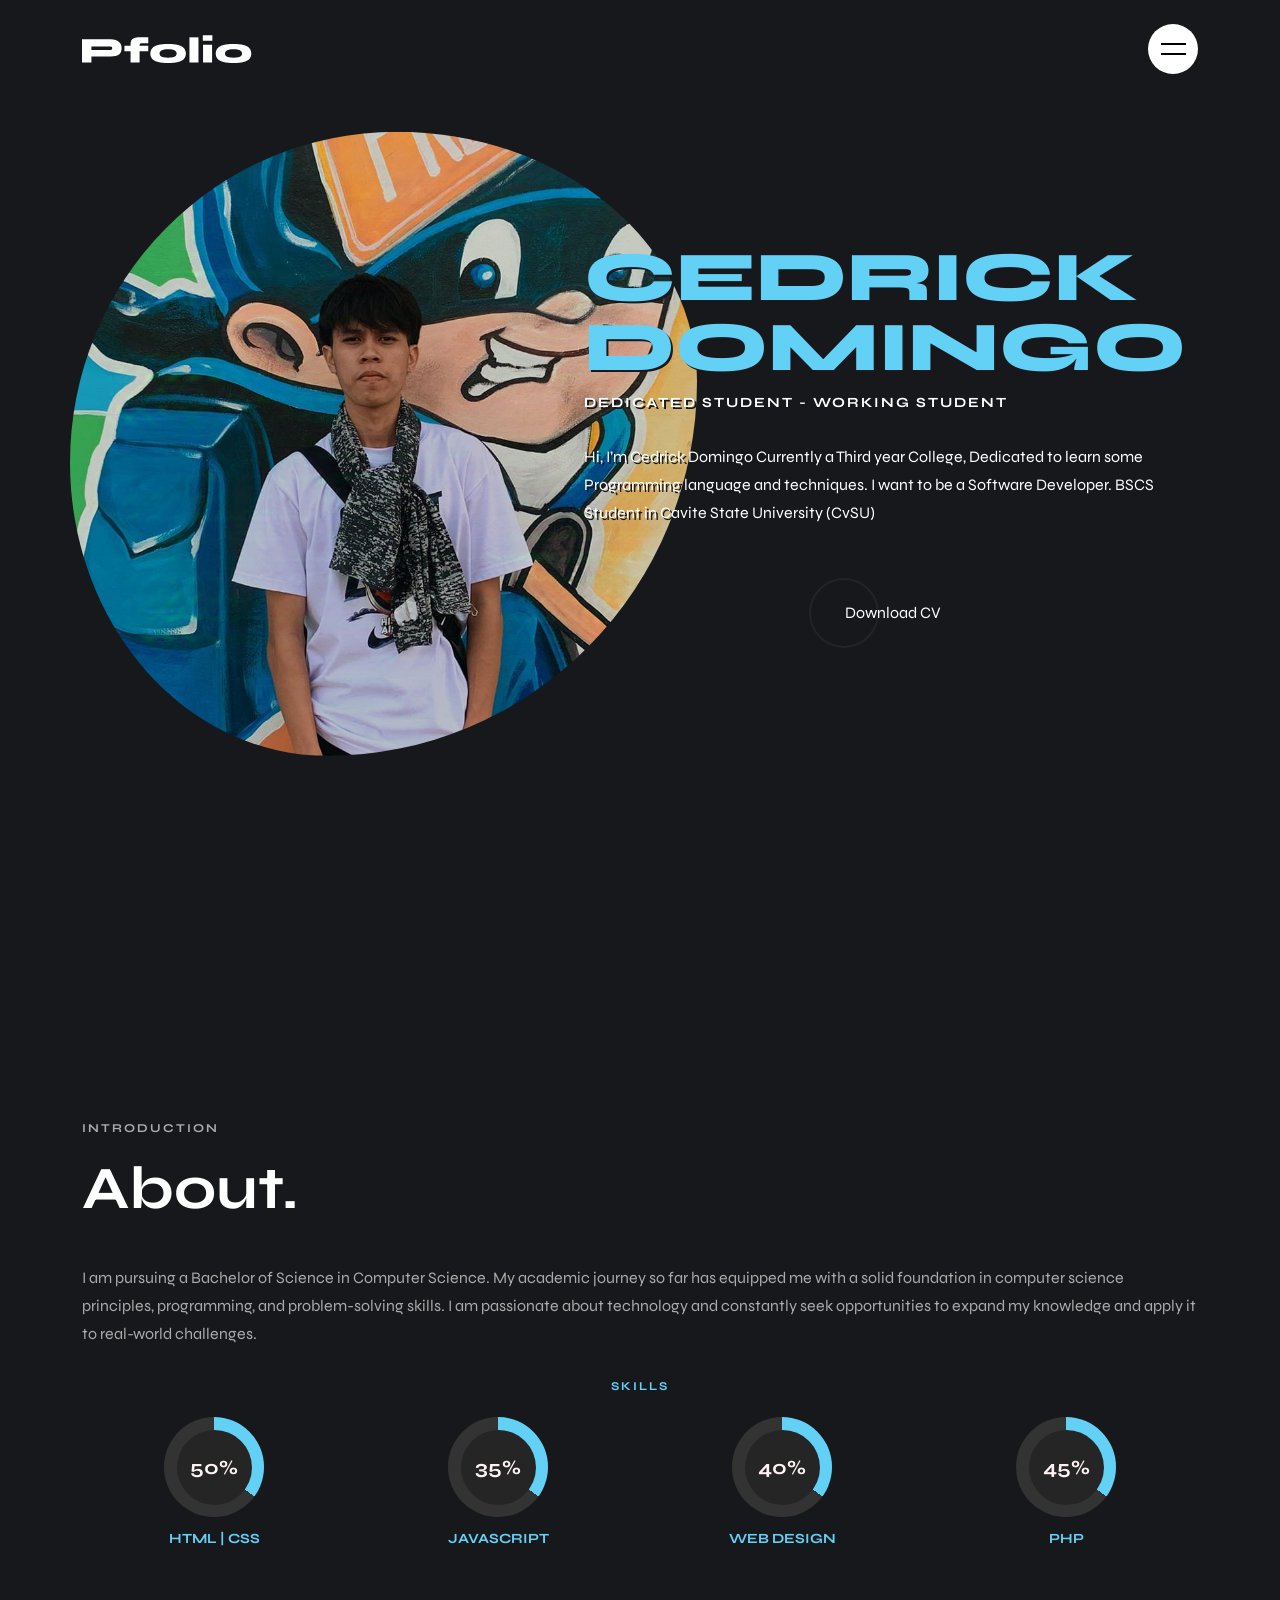
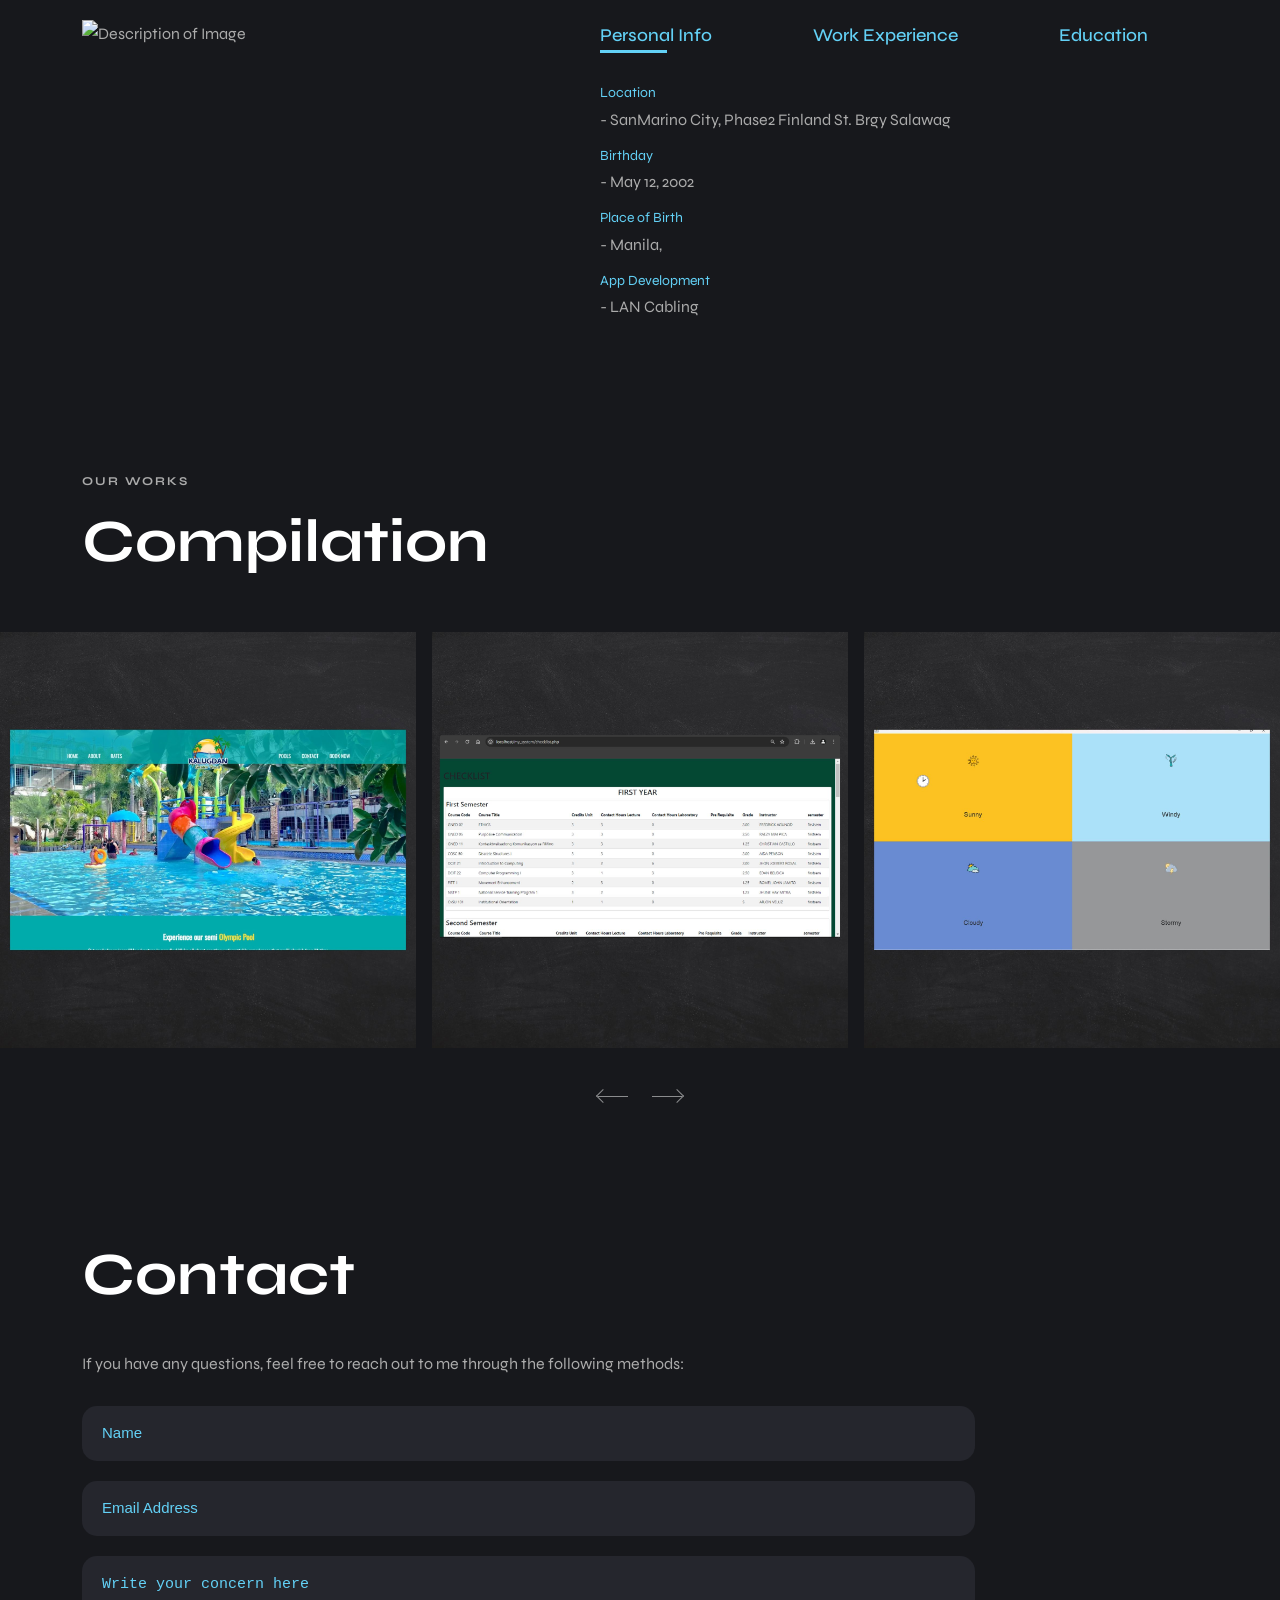
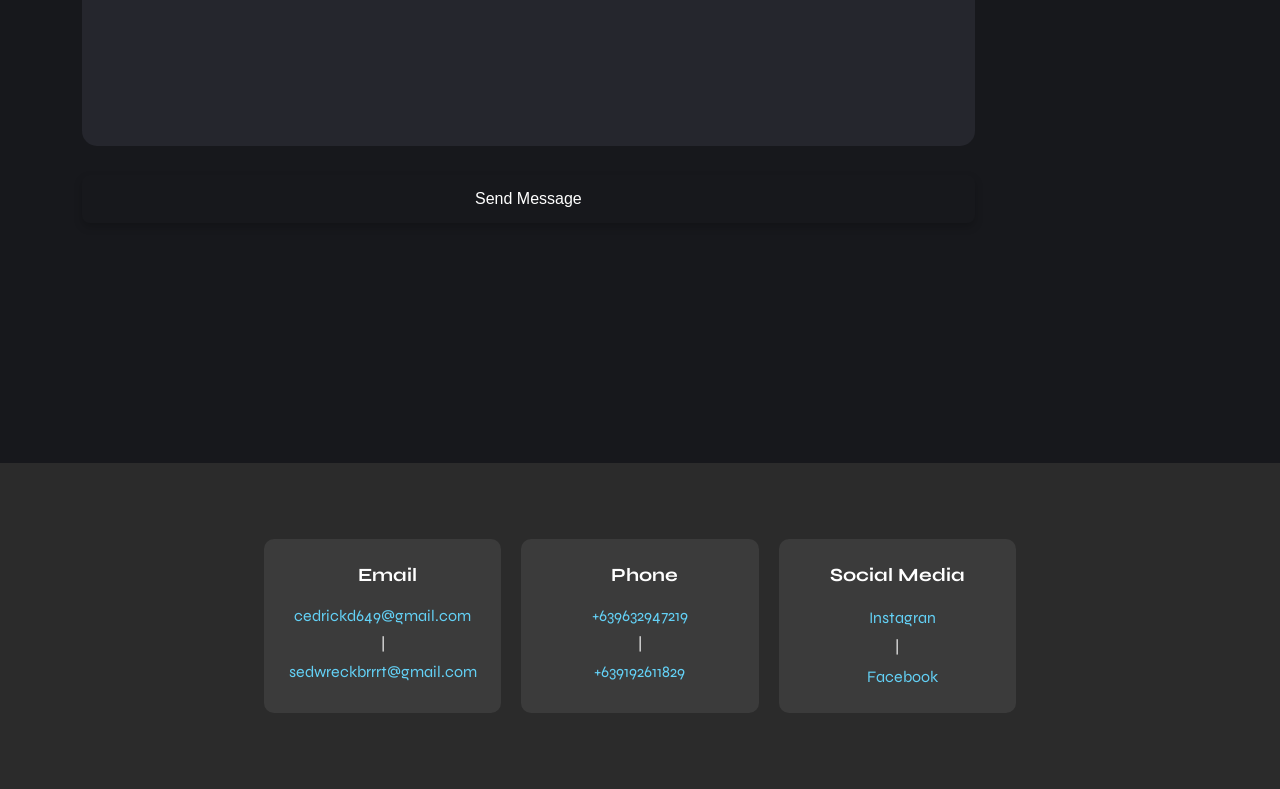
==== index.html @ 9489584b "second" ====
<!DOCTYPE html>
<html lang="en">

<head>
  <meta charset="UTF-8">
  <meta http-equiv="X-UA-Compatible" content="IE=edge">
  <meta name="viewport" content="width=device-width, initial-scale=1.0">


  <script src="script.js"></script>
  
 <!---primary meta tags--->
  <title>Portfolio</title>
  <meta name="title" content="Cedrick Domingo - Software Developer">
  <meta name="description" content="This is a personal portfolio html, css and javascript">
  
  
  

  <!--- google font link--->
  <link rel="preconnect" href="https://fonts.googleapis.com">
  <link rel="preconnect" href="https://fonts.gstatic.com" crossorigin>
  <link href="https://fonts.googleapis.com/css2?family=Syne:wght@400;600;700;800&display=swap" rel="stylesheet">

  <!--- custom css link--->
  <link rel="stylesheet" href="./assets/css/style.css">

  

</head>

<body>

  <!---#PRELOADER--->
    <div class="preloader" data-preloader>
      <div class="circle"></div>
    </div>

  <!-- 
    - #HEADER
  -->

  <header class="header" data-header>
    <div class="container">
        <a href="#" class="logo">
          
          <!--remix icon link-->
          <link rel="stylesheet"
          href="https://unpkg.com/boxicons@latest/css/boxicons.min.css">
          <!--remix icon link-->
          <link
          href="https://cdn.jsdelivr.net/npm/remixicon@4.2.0/fonts/remixicon.css"
          rel="stylesheet"
          />

        <img src="./assets/images/logo.svg" width="170" height="40" alt="Portfolio home">
      </a>

      <button class="nav-toggle-btn" data-nav-toggler data-nav-toggle-btn aria-label="Toggle menu">
        <span class="line line-1"></span>
        <span class="line line-2"></span>
      </button>

      <nav class="navbar" data-navbar>
        <ul class="navbar-list">
            <li><a href="#home" class="navbar-link">Home</a></li>
            <li><a href="#about" class="navbar-link">About</a></li>
            <li><a href="#compilation" class="navbar-link">Compilation</a></li>
            <li><a href="#contact" class="navbar-link">Contact</a></li>
        </ul>
      </nav>
    
      <div class="overlay" data-nav-toggler data-overlay></div>
    </div>
  </header>
  <main>
    <article>


<!--- #HOME -->
  <section id="home" class="hidden">
    <section class="section home" aria-label="home">
      <div class="container">
        <div class="home-content">
            <h1 class="h1 home-title">Cedrick Domingo</h1>
            
            <p class="home-subtitle">
              Dedicated Student - Working Student
            </p>

            <div class="home-banner">
              <img src="cedrickkk.jpg" width="800" height="800" alt="Cedric Domingo" class="w-100">
            </div>

            <p class="section-text">
              Hi, I’m Cedrick Domingo Currently a Third year College, Dedicated to learn some Programming language and techniques. I want to be a Software Developer. BSCS Student in
              Cavite State University (CvSU)
            </p>
            
            <a href="myCV.pdf" download class="btn has-before"><i class="ri-arrow-down-line"></i>Download CV</a>
      </div>
    </section>
 </section>
      
<!--- #ABOUT --->

    <section id="about" class="hidden">
      <section class="section about" aria-label="our about">
        <div class="container">
          <p class="section-subtitle">Introduction</p>
            <h2 class="h2 section-title">About.</h2> 
            <p class="section-text"> I am pursuing a Bachelor of Science in Computer Science. My academic journey so far has equipped me with a solid foundation in computer science principles, programming, and problem-solving skills. I am passionate about technology and constantly seek opportunities to expand my knowledge and apply it to real-world challenges.</p>         
            <br>  
            <div class="details-container2">
              <p class="section-subtitle">SKILLS</p>
              <div class="progress-container">
                  <div class="progress-item" data-percentage="50">
                      <div class="progress-circle">
                          <div class="inner-circle">
                              <span class="progress-percentage">50%</span>
                          </div>
                      </div>
                      <div class="progress-label">HTML | CSS</div>
                  </div>
                  <div class="progress-item" data-percentage="35">
                      <div class="progress-circle">
                          <div class="inner-circle">
                              <span class="progress-percentage">35%</span>
                          </div>
                      </div>
                      <div class="progress-label">Javascript</div>
                  </div>
                  <div class="progress-item" data-percentage="40">
                      <div class="progress-circle">
                          <div class="inner-circle">
                              <span class="progress-percentage">40%</span>
                          </div>
                      </div>
                      <div class="progress-label">Web Design</div>
                  </div>
                  <div class="progress-item" data-percentage="45">
                      <div class="progress-circle">
                          <div class="inner-circle">
                              <span class="progress-percentage">45%</span>
                          </div>
                      </div>
                      <div class="progress-label">PHP</div>
                  </div>
              </div>
              <div class="about-wrapper">
                <div>

                </div>
                    <br>
                    <div class="image-container">
                      <img src="https://www.careerguide.com/career/wp-content/uploads/2021/01/coding_gif.gif"
                          alt="Description of Image" class="about-image" />
                          <br>
                  </div>

               <div>
                  <ul class="about-list">
                  <li>
                    <div class="progress-wrapper">
                      <p class="tab-links active-link" onclick="opentab('skills')">Personal Info</p>                    
                      <p class="tab-links" onclick="opentab('experience')">Work Experience</p>
                      <p class="tab-links" onclick="opentab('education')">Education</p>                 
                  <li>
                    
                    <div class="tab-contents active-tab" id="skills">
                      <ul>
                          <li><span>Location</span>- SanMarino City, Phase2 Finland St. Brgy Salawag </li>   
                          <li><span>Birthday</span>- May 12, 2002</li>
                          <li><span>Place of Birth</span>- Manila, </li>
                          <li><span>App Development</span>- LAN Cabling</li>
                      </ul>
                  </div>
                  <div class="tab-contents" id="experience">
                    <ul>
                        <li><span>2013 - Current</span>BrodSis Internet Café (family business)<br>- Computer Attendant</li>
                        <li><span>2021 - 2022</span>ROHM Electronics Phils. Inc (REPI)<br>- LSI Production Operator</li>
                        <li><span>2020</span>METS Logistics, Inc<br>- Production Worker</li>
                        <li><span>2019</span>HOTEL DE GLORIA<br>- Housekeeping Staff</li>
                    </ul>
                </div>
                <div class="tab-contents" id="education">
                  <ul>
                      <li><span>2023 - Current </span>Cavite State University<br>- College</li>
                      <li><span>2018 - 2020</span>Saint Jude College Dasmariñas Cavite<br>- Senior High</li>
                      <li><span>2018</span>Salawag National High School | Christ The King College of Cavite Foundation<br>- Junior Highschool</li>
                      <li><span>2010</span>Pintong Gubat Elementary School<br>- Elementary</li>
                </ul>
            </div>   
          </div>        
        </div>
      </div>    
    </div>
    <script>
      var tablinks = document.getElementsByClassName("tab-links");
      var tabcontents = document.getElementsByClassName("tab-contents");
      
      function opentab(tabname) { 
          for(tablink of tablinks){
              tablink.classList.remove("active-link");
          }
          for(tabcontent of tabcontents){
              tabcontent.classList.remove("active-tab");
          }
          event.currentTarget.classList.add("active-link");
          document.getElementById(tabname).classList.add("active-tab");
      }
    </script>
  </section>

  <!--- #COMPILATION --->
      
      <section id="compilation" class="hidden">
        <section class="portfolio" aria-labelledby="portfolio-label">
        <div class="title-wrapper container">

          <div>
            <p class="section-subtitle" id="portfolio-label">Our Works</p>

            <h2 class="h2 section-title">Compilation</h2>
          </div>

          <!--<p class="section-text">
            Our recent works and projects.
          </p>-->

        </div>

        <div class="slider" data-slider>

          <ul class="slider-container" data-slider-container>

            <li class="slider-item">
              <div class="portfolio-card img-holder" style="--width: 600; --height: 600;">

                <img src="./assets/images/KalugdanPOS..jpg" width="600" height="600" loading="lazy" alt="portfolio"
                  class="img-cover">
                
                <div class="card-content">
                  <h3 class="h3 card-title">Kalugdan POS</h3>

                  <p class="card-text">Website / UX Design</p>
                </div>

                <a id="compilation" class="layer-link"></a>

              </div>
            </li>
            
            <li class="slider-item">
              <div class="portfolio-card img-holder" style="--width: 600; --height: 600;">

                <img src="./assets/images/checklist.jpg" width="600" height="600" loading="lazy" alt="portfolio"
                  class="img-cover">

                <div class="card-content">
                  <h3 class="h3 card-title">Midterm Checklist</h3>

                  <p class="card-text">Website / Development</p>
                </div>

                <a id="compilation" class="layer-link"></a>

              </div>
            </li>

            <li class="slider-item">
              <div class="portfolio-card img-holder" style="--width: 600; --height: 600;">

                <img src="./assets/images/SoundActivity.jpg" width="600" height="600" loading="lazy" alt="portfolio"
                  class="img-cover">

                <div class="card-content">
                  <h3 class="h3 card-title">Weather</h3>

                  <p class="card-text">JAVA</p>
                </div>

                <a id="compilation" class="layer-link"></a>

              </div>
            </li>

            <li class="slider-item">
              <div class="portfolio-card img-holder" style="--width: 600; --height: 600;">

                <img src="./assets/images/Scratch.jpg" width="600" height="600" loading="lazy" alt="portfolio"
                  class="img-cover">

                <div class="card-content">
                  <h3 class="h3 card-title">Scratch</h3>

                  <p class="card-text">JAVA</p>
                </div>

                <a id="compilation" class="layer-link"></a>

              </div>
            </li>

            <li class="slider-item">
              <div class="portfolio-card img-holder" style="--width: 600; --height: 600;">

                <img src="./assets/images/portfolio-5.jpg" width="600" height="600" loading="lazy" alt="portfolio"
                  class="img-cover">

                <div class="card-content">
                  <h3 class="h3 card-title">Design Zoom</h3>

                  <p class="card-text">Branding / Design</p>
                </div>

                <a id="compilation" class="layer-link"></a>

              </div>
            </li>

            <li class="slider-item">
              <div class="portfolio-card img-holder" style="--width: 600; --height: 600;">

                <img src="./assets/images/Calculator.jpg" width="600" height="600" loading="lazy" alt="portfolio"
                  class="img-cover">

                <div class="card-content">
                  <h3 class="h3 card-title">Calculator</h3>

                  <p class="card-text">UX Design / JAVA</p>
                </div>

                <a id="compilation" class="layer-link"></a>

              </div>
            </li>

          </ul>

          <div class="slider-controls">
            <button class="slider-control prev" data-slider-prev aria-label="Slide to previous item">
              <div class="line"></div>
              <div class="arrow"></div>
            </button>

            <button class="slider-control next" data-slider-next aria-label="Slide to next item">
              <div class="line"></div>
              <div class="arrow"></div>
            </button>
          </div>

        </div>
      </section>
    </section>
    
<!---#CONTACT--->
      <section id="contact" class="hidden">
      <section class="section contact" aria-labelledby="contact-label">
      <div class="container">
        <div class="center">
          <div class="row">
            <div class="contact-left">
              <div class="h-main">
              <div class="h-text">
              <h2 class="h2 section-title">Contact</h2>
            <div>
                <p>
                  If you have any questions, feel free to reach out to me through the following methods:
                </p>            
        </div>
          <br>
        <div class="contact-form">
                <form action="https://api.web3forms.com/submit" method="POST">
                <!-- Web3Forms Access Key -->
                <input type="hidden" name="access_key" value="c621cfda-6512-4603-a5f6-e25d30247d3e">
    
                <!-- Name -->
                <input type="text" name="name" placeholder="Name" id="name" class="item" required>
        
                <!--Email -->
                <input type="email" name="email" placeholder="Email Address" id="email" class="item" required>
        
                <!-- Message -->
                <textarea name="message" id="message" cols="30" rows="10" placeholder="Write your concern here" class="item" required></textarea>
        
                <!-- Submit Button -->
                <input type="submit" value="Send Message" class="send-btn">
            </form>
            </div>
           </div>
          </div>
        </div>
      </div>
    </section>
    </article>
  </main>


  <!-- 
    - #FOOTER
  -->

  <footer class="footer">
    <div class="container">
        <div class="container">
            <div class="contact-info">
                <div class="contact-item">
                    <h3><i class="ri-mail-fill"></i>Email</h3>
                    <p><a href="https://www.cedrickd649@gmail.com">cedrickd649@gmail.com</a></p> |
                    <p><a href="https://www.sedwreckbrrrt@gmail.com">sedwreckbrrrt@gmail.com</a></p>
                </div>
                <div class="contact-item">
                    <h3><i class="ri-phone-fill"></i>Phone</h3>
                    <p><a href="cel:+639632947219">+639632947219</a></p> |
                    <p><a href="cel:+639632947219">+639192611829</a></p>
                </div>
                <div class="contact-item">
                    <h3>Social Media</h3>
                    <p>
                        <a href="https://www.instagram.com/cedriiick_/" target="_blank"><i class="ri-instagram-fill"></i>Instagran</a> |
                        <a href="https://www.facebook.com/Johncedced" target="_blank"><i class="ri-facebook-circle-fill"></i>Facebook</a>
                    </p>
              </div>
            </div>
        </div>
    </section>   
  </section>
    </div>
  </footer>
  


  <!-- 
    - custom js link
  -->
  <script src="./assets/js/script.js"></script>

  <!-- 
    - ionicon link
  -->
  <script type="module" src="https://unpkg.com/ionicons@5.5.2/dist/ionicons/ionicons.esm.js"></script>
  <script nomodule src="https://unpkg.com/ionicons@5.5.2/dist/ionicons/ionicons.js"></script>

</body>

</html>
---- assets/css/style.css ----
/*-----------------------------------*\
  #main.css
\*-----------------------------------*/

/**
 * copyright 2022 codewithsadee
 */





/*-----------------------------------*\
  #CUSTOM PROPERTY
\*-----------------------------------*/

:root {

  /**
   * colors
   */

  --raisin-black: hsla(231, 10%, 14%, 1);
  --roman-silver: hsla(229, 10%, 57%, 1);
  --eerie-black: hsla(228, 9%, 10%, 1);
  --black: hsla(0, 0%, 0%, 1);
  --white: hsla(0, 0%, 100%, 1);
  --white_a10: hsla(0, 0%, 100%, 0.1);
  --white_a5: hsla(0, 0%, 100%, 0.05);

  /**
   * typography
   */

  --ff-syne: 'Syne', sans-serif;

  --fs-1: 4.8rem;
  --fs-2: 4.5rem;
  --fs-3: 4rem;
  --fs-4: 2.4rem;
  --fs-5: 2rem;
  --fs-6: 1.8rem;
  --fs-7: 1.4rem;
  --fs-8: 1.2rem;
  
  --fw-800: 800;
  --fw-700: 700;

  /**
   * spacing
   */

  --section-padding: 100px;

  /**
   * border radius
   */

  --radius-pill: 100px;
  --radius-circle: 50%;
  --blob-radius: 52% 48% 59% 41% / 53% 40% 60% 47%;

  /**
   * transition
   */

  --transition-1: 0.25s ease;
  --transition-2: 0.5s ease;
  --cubic-in: cubic-bezier(0.51, 0.03, 0.64, 0.28);
  --cubic-out: cubic-bezier(0.05, 0.83, 0.52, 0.97);
  --cubic-bounce: 0.6s cubic-bezier(0.68, -0.55, 0.265, 1.55);
  --cubic-ease-out: 700ms cubic-bezier(0.17, 0.67, 0, 1.01);

}





/*-----------------------------------*\
  #RESET
\*-----------------------------------*/

*,
*::before,
*::after {
  margin: 0;
  padding: 0;
  box-sizing: border-box;
}

li { list-style: none; }

a,
img,
span,
data,
button,
ion-icon { display: block; }

a {
  color: inherit;
  text-decoration: none;
}

img { height: auto; }

button {
  background: none;
  border: none;
  font: inherit;
  cursor: pointer;
}

ion-icon { pointer-events: none; }

html {
  font-family: var(--ff-syne);
  font-size: 10px;
  scroll-behavior: smooth;
}

body {
  background-color: var(--eerie-black);
  color: var(--roman-silver);
  font-size: 1.6rem;
  line-height: 1.75;
  overflow: hidden;
}

body.loaded { overflow: overlay; }

body.nav-active { overflow: hidden; }

::-webkit-scrollbar { width: 5px; }

::-webkit-scrollbar-track { background: transparent; }

::-webkit-scrollbar-thumb {
  background-color: var(--white);
  border-radius: 20px;
}





/*-----------------------------------*\
  #REUSED STYLE
\*-----------------------------------*/

.container { padding-inline: 12px; }

.section { padding-block: var(--section-padding); }

.h1 {
  font-size: var(--fs-3);
  font-weight: var(--fw-800);
}

.h1,
.h2,
.h4 {
  color: var(--white);
  line-height: 1;
}

.h2 { font-size: var(--fs-2); }

.h3 {
  color: var(--white);
  font-size: var(--fs-4);
  line-height: 1.5;
}

.h4 { font-size: var(--fs-5); }

.h2,
.h3,
.h4 { font-weight: var(--fw-700); }

.w-100 { width: 100%; }

.has-before {
  position: relative;
  z-index: 1;
}

.has-before::before {
  position: absolute;
  content: "";
  z-index: -1;
}

.btn {
  color: var(--white);
  display: flex;
  align-items: center;
  gap: 4px;
  max-width: max-content;
  min-width: max-content;
  padding: 20px 32px;
}

.btn::before {
  width: 70px;
  height: 70px;
  top: 50%;
  left: 0;
  transform: translateY(-50%);
  border: 2px solid var(--white_a5);
  border-radius: var(--radius-circle);
  transition: var(--cubic-bounce);
}

.btn:is(:hover, :focus-visible)::before { left: calc(100% - 70px); }

.section-subtitle {
  text-transform: uppercase;
  font-size: var(--fs-8);
  font-weight: var(--fw-700);
  margin-block-end: 20px;
  letter-spacing: 2px;
}

.section-title { margin-block-end: 45px; }

.text-lg {
  font-family: var(--ff-syne);
  font-size: var(--fs-1);
}

.layer-link {
  position: absolute;
  top: 0;
  left: 0;
  width: 100%;
  height: 100%;
  z-index: 1;
}

.slider {
  --slider-items: 1;
  --item-gap: 12px;

  margin-block-start: 60px;
  overflow: hidden;
}

.slider-container {
  position: relative;
  display: flex;
  gap: var(--item-gap);
  transition: transform var(--cubic-ease-out);
}

.slider-item {
  --total-gap: calc(var(--item-gap) * (var(--slider-items) - 1));
  --item-width: calc((100% / var(--slider-items)) - (var(--total-gap) / var(--slider-items)));

  min-width: var(--item-width);
  width: var(--item-width);
}

.slider-control {
  position: relative;
  max-width: max-content;
  padding-block: 8px;
  opacity: 0.5;
}

.slider-control .line {
  width: 30px;
  height: 1px;
  background-color: var(--white);
}

.slider-control .arrow {
  position: absolute;
  transform: translateY(-60%) rotate(45deg);
  width: 10px;
  height: 10px;
  border-style: solid;
  border-color: var(--white);
}

.slider-control.prev .arrow {
  left: 0;
  border-width: 0 0 1px 1px;
}

.slider-control.next .arrow {
  right: 0;
  border-width: 1px 1px 0 0;
}

.slider-controls {
  display: flex;
  justify-content: center;
  align-items: center;
  gap: 24px;
  margin-block-start: 40px;
}

.img-holder {
  aspect-ratio: var(--width) / var(--height);
  background-color: var(--white_a5);
  overflow: hidden;
}

.img-cover {
  width: 100%;
  height: 100%;
  object-fit: cover;
}

.portfolio-card .layer-link {
  position: absolute;
  top: 0;
  left: 0;
  width: 100%;
  height: 100%;
  z-index: 2; /* Ensure it's above the image */
}

/* Adjust the card content for mobile if needed */
@media (max-width: 768px) {
  .portfolio-card .card-content {
    /* Optional: adjust styles for better visibility on mobile */
    transform: translate(-50%, -50%);
    opacity: 1; /* You can keep it visible or modify based on your needs */
  }
}





/*-----------------------------------*\
  #PRELOADER
\*-----------------------------------*/

.preloader {
  position: fixed;
  top: 0;
  left: 0;
  width: 100%;
  height: 100vh;
  background-color: var(--eerie-black);
  z-index: 10;
  display: grid;
  place-items: center;
  transition: var(--transition-2);
  transition-delay: 0.5s;
}

.preloader.loaded {
  opacity: 0;
  pointer-events: none;
}

.preloader .circle {
  width: 60px;
  height: 60px;
  border: 2px solid var(--raisin-black);
  border-top-color: var(--white);
  border-radius: var(--radius-circle);
  animation: rotate360 1s linear infinite;
  transition: var(--transition-2);
}

@keyframes rotate360 {
  0% { transform: rotate(0); }
  100% { transform: rotate(1turn); }
}

.preloader.loaded .circle { opacity: 0; }





/*-----------------------------------*\
  #HEADER
\*-----------------------------------*/

.header {
  position: fixed;
  top: 0;
  left: 0;
  width: 100%;
  background-color: var(--eerie-black);
  padding-block: 24px;
  z-index: 4;
  transition: var(--transition-1);
}

.header.active {
  background-color: var(--raisin-black);
  padding-block: 16px;
}

.header .container {
  display: flex;
  justify-content: space-between;
  align-items: center;
}

.nav-toggle-btn {
  width: 50px;
  height: 50px;
  background-color: var(--white);
  border-radius: var(--radius-circle);
  display: grid;
  place-content: center;
  gap: 8px;
  transition: var(--transition-1);
}

.nav-toggle-btn:is(:hover, :focus-visible) { gap: 10px; }

.nav-toggle-btn.active { gap: 8px; }

.nav-toggle-btn .line {
  width: 25px;
  height: 2px;
  background-color: var(--black);
  transition: var(--transition-1);
}

.nav-toggle-btn.active .line-1 { transform: rotate(45deg) translate(4px, 4px); }

.nav-toggle-btn.active .line-2 { transform: rotate(-45deg) translate(3px, -2px); }

.navbar {
  position: absolute;
  top: 100%;
  right: -370px;
  max-width: 370px;
  width: 100%;
  background-color: var(--white);
  height: 100vh;
  text-align: center;
  padding: 56px 40px;
  visibility: hidden;
  transition: 0.25s var(--cubic-in);
  z-index: 1;
}

.navbar.active {
  transform: translateX(-370px);
  visibility: visible;
  transition-timing-function: var(--cubic-out);
}

.navbar-list {
  list-style: none;
  padding: 0;
  margin: 0;
  display: flex;
  flex-direction: column;
  align-items: center; /* Center items */
  justify-content: center; /* Center items vertically */
  height: 100%; /* Full height */
}

.navbar-link {
  color: var(--raisin-black);
  font-size: var(--fs-6);
  font-weight: var(--fw-700);
  padding-block: 10px;
  transition: var(--transition-1);
}

.navbar-link:is(:hover, :focus-visible) { text-shadow: 1px 0 0 var(--eerie-black); }

.overlay {
  position: absolute;
  top: 100%;
  left: 0;
  width: 100%;
  height: 100vh;
  display: none;
}

.overlay.active { display: block; }


/*-----------------------------------*\
  #HOME
\*-----------------------------------*/

@media only screen and (max-width: 414px ){
  .h1-home-title {
    visibility: collapse;
  }
}

.home { padding-block-start: 130px; }

.home-title {
  text-transform: uppercase;
  color: #63D1F6;
}

.home-subtitle {
  font-size: var(--fs-8);
  text-transform: uppercase;
  font-weight: var(--fw-700);
  color: var(--white);
  letter-spacing: 2px;
  line-height: 1.5em;
  margin-block: 10px 30px;
}

.home-banner {
  border-radius: var(--blob-radius);
  overflow: hidden;
  animation: blobAnim 30s linear infinite;
}

@keyframes blobAnim {

  0%,
  100% { border-radius: var(--blob-radius); }

  10% { border-radius: 33% 67% 50% 50% / 43% 39% 61% 57%; }

  20% { border-radius: 51% 49% 31% 69% / 65% 39% 61% 35%; }

  30% { border-radius: 51% 49% 56% 44% / 45% 39% 61% 55%; }

  40% { border-radius: 66% 34% 33% 67% / 48% 71% 39% 52%; }

  50% { border-radius: 46% 54% 33% 67% / 48% 30% 70% 52%; }

  60% { border-radius: 46% 54% 56% 44% / 48% 30% 70% 52%; }

  70% { border-radius: 46% 54% 56% 44% / 65% 53% 47% 35%; }

  80% { border-radius: 67% 33% 56% 44% / 37% 53% 47% 63%; }

  90% { border-radius: 46% 54% 32% 68% / 37% 53% 47% 63%; }

}

.home .section-text { margin-block: 30px; }

.home .btn { margin-inline: auto; }


/*-----------------------------------*\
  #SKILLS
\*-----------------------------------*/


.progress-container {
  display: grid;
  grid-template-columns: repeat(auto-fit, minmax(120px, 1fr));
  gap: 20px;
}

.progress-item {
  display: flex;
  flex-direction: column;
  align-items: center;
}

/* Outer Circle */
.progress-circle {
  width: 100px;
  height: 100px;
  border-radius: 50%;
  background: conic-gradient(#63D1F6 35%, #333 0deg)!important;
  display: flex;
  align-items: center;
  justify-content: center;
  transition: background 1s ease-out;
}

/* Inner Circle */
.inner-circle {
  width: 75px;
  height: 75px;
  background-color: #252525;
  border-radius: 50%;
  display: flex;
  align-items: center;
  justify-content: center;
}

/* Centered Percentage Text */
.progress-percentage {
  font-size: 20px;
  font-weight: bold;
  color: rgb(255, 244, 244);
}

/* Label Below the Circle */
.progress-label {
  margin-top: 10px;
  font-size: 14px;
  text-transform: uppercase;
  text-align: center;
  color: #63D1F6;
  font-weight: bold;
}

.skills .section-text { margin-block-end: 20px; }

.skills .btn { margin-block: 45px; }

.skills-list li:not(:last-child) { margin-block-end: 30px; }

.progress-wrapper {
  display: flex;
  justify-content: space-between;
  font-weight: var(--fw-700);
  margin-block-end: 5px;
}

.progress-bg {
  height: 6px;
  background-color: var(--raisin-black);
  border-radius: var(--radius-pill);
}

.progress {
  height: inherit;
  background-color: var(--white);
  border-radius: inherit;
}

.sub-title {
  font-size: 60px;
  font-weight: 600;
  color: white;
}

.tab-titles { 
  display: flex;
  margin: 20px 0 40px;
}
.tab-links { 
  margin-right: 50px;
  font-size: 18px;
  font-weight: 500;
  cursor: pointer;
  position: relative;
}
.tab-links::after {
  content: '';
  width: 0;
  height: 3px;
  background: #63D1F6;
  position: absolute;
  left: 0;
  bottom: -2px;
  transition: 0.5s;
}

.tab-links.active-link::after {
  width: 60%;
}

.tab-contents ul li {
  list-style: none;
  margin: 10px 0;
}
.tab-contents ul li span {
  color: #63D1F6;
  font-size: 14px;
}
.tab-contents {
  display: none;
}
.tab-contents.active-tab { 
  display: block;
}



/*-----------------------------------*\
  #PORTFOLIO
\*-----------------------------------*/

.portfolio .slider { --item-gap: 16px; }

.portfolio-card {
  position: relative;
  background-color: transparent;
  transition: var(--cubic-ease-out);
}

.portfolio-card .img-cover { transition: var(--cubic-ease-out); }

.portfolio-card .card-content {
  position: absolute;
  top: 50%;
  left: 50%;
  text-align: center;
  width: 100%;
  transform: translate(-55%, -50%);
  opacity: 0;
  transition: var(--cubic-ease-out);
  z-index: 1;
}

.portfolio-card .card-text { color: var(--white); }

.portfolio-card:is(:hover, :focus-within) .img-cover {
  opacity: 0.1;
  transform: scale(0.95);
}

.portfolio-card:is(:hover, :focus-within) .card-content {
  transform: translate(-50%, -50%);
  opacity: 1;
}





/*-----------------------------------*\
  #BLOG
\*-----------------------------------*/

.blog-list {
  display: grid;
  gap: 60px;
}

.blog-card {
  display: grid;
  gap: 40px;
}

.blog-card .card-content {
  display: flex;
  gap: 16px;
  padding-inline: 16px;
}

.blog-card .time { font-size: var(--fs-7); }

.blog-card .time .span {
  color: var(--white);
  font-weight: var(--fw-700);
  line-height: 0.9;
}

.blog-card .card-text { margin-block: 20px; }



/*-----------------------------------*\
  #FOOTER
\*-----------------------------------*/

.ri-mail-fill {
  font-size: 18px;
  margin: 5px;
  color: #63D1F6;
}

.ri-phone-fill {
  font-size: 18px;
  margin: 5px;
  color: #63D1F6;
}

.ri-instagram-fill {
  font-size: 18px;
  margin: 5px;
  color: #63D1F6;
}

.ri-facebook-circle-fill {
  font-size: 18px;
  margin: 5px;
  color: #63D1F6;
}

.footer {
  background-color: var(--raisin-black);
  padding-block: 76px;
}

.footer .container {
  display: grid;
  gap: 20px;
}

.social-list {
  display: flex;
  gap: 8px;
}

.social-link {
  width: 45px;
  height: 45px;
  display: grid;
  place-items: center;
  border: 2px solid var(--white_a10);
  border-radius: var(--radius-circle);
  color: var(--white);
  transition: var(--transition-1);
}

.social-link:is(:hover, :focus-visible) { border-color: var(--white); }

/* ABOUT */

.details-container2 p {
  display: flex;
  color: #63D1F6;
  justify-content: center;   
  align-items: center;       
  text-align: center;       
  height: 100%;              
}

#about {
  padding: 80px 0;
  color: #ababab;
}
.row {
  display: flex;
  justify-content: space-between;
  flex-wrap: wrap;
}
.about-col-1 {
  flex-basis: 35%;
}
.about-col-1 img{
  width: 100%;
  border-radius: 15px;
}
.about-col-2 {
  flex-basis: 60%;
}

/* Default Styles (Desktop and Larger Screens) */
.image-container {
  width: 100%;
  max-width: 800px; 
  margin: 0 auto; 
}

.about-image {
  width: 100%; 
  height: auto; 
  max-width: 100%; 
  display: block; 
}

.tab-contents {
  display: none;
  margin-top: 30px; /* Adds space above the content */
}


@media (max-width: 768px) {
  .progress-wrapper {
      flex-direction: column;
      grid-template-columns: repeat(auto-fit, minmax(120px, 1fr));
      
      display: grid;
  }

  .tab-links {
      flex: none;
      width: 100%;
      
  }
}

@media (max-width: 480px) {
  .tab-contents ul {
      font-size: 14px;
      margin: 15px;
  }

  .tab-links {
      padding: 8px;
      font-size: 14px;
  }
}

/* Media Query for Tablets (Screens less than 1024px wide) */
@media (max-width: 1024px) {
  .image-container {
      width: 80%; 
  }

  .about-image {
      width: 100%; 
  }
}

/* Media Query for Mobile Devices (Screens less than 768px wide) */
@media (max-width: 768px) {
  .image-container {
      width: 90%; 
  }

  .about-image {
      width: 100%; 
  }
}

/* Media Query for Very Small Screens (less than 480px wide) */
@media (max-width: 480px) {
  .image-container {
      width: 95%; 
  }

  .about-image {
      width: 100%; 
  }
}


form input,
form textarea {
  width: 100%;
  padding: 20px;
  border: none;
  background-color: #25262d;
  color: var(--text-color, #ffffff);
  margin-bottom: 20px;
  border-radius: 15px;
}

form input::placeholder,
form textarea::placeholder{
  color: #63D1F6;
  font-size: 15px;
}

form textarea{
  resize: none;
}

/* FOOTER CONTACT */



.contact-item p a {
  color: #63D1F6;
  text-decoration: none;
}

.footer {
  background-color: #2b2b2b;
  padding-block: 76px;
  display: flex;
  justify-content: center; /* Center content horizontally */
}

.footer .container {
  display: flex;
  justify-content: center;
  align-items: center;
  width: 100%;
  max-width: 800px; /* Optional: limit width to keep it centered */
}

.contact-info {
  display: grid;
  grid-template-columns: repeat(3, 1fr); /* 3 columns for larger screens */
  gap: 20px;
  width: 100%;
}

/* Styling for individual contact items */
.contact-item {
  background-color: #3b3b3b;
  padding: 20px;
  border-radius: 10px;
  color: #ffffff;
  text-align: center;
}

.contact-item h3 {
  color: white;
  margin-bottom: 10px;
}


/* Responsive behavior for smaller screens */
@media (max-width: 768px) {
  .contact-info {
    grid-template-columns: 1fr; /* Switch to single column on smaller screens */
  }
}

@media (max-width:800px) { 
  .contact-inputs{
    width: 80vw;
  }
  .contact-right{
    display: none;
  }
}

.send-btn {
  background-color: transparent;  
  border: none;  
  color: white;
  padding: 15px 32px;         
  text-align: center;         
  text-decoration: none;     
  display: inline-block;     
  font-size: 16px;            
  cursor: pointer;          
  border-radius: 8px;        
  box-shadow: 0 4px 8px rgba(0, 0, 0, 0.2);
  transition: background-color 0.3s, transform 0.2s; 
}

/* Hover effect */
.send-btn:hover {
  background-color: #63D1F6;
  transform: translateY(-2px);
}

/* Focus effect for accessibility */
.send-btn:focus {
  outline: none;  
  box-shadow: 0 0 0 3px rgba(76, 175, 80, 0.5); 
}

/* Media query for tablets and below (max-width: 768px) */
@media (max-width: 768px) {
  .send-btn {
      padding: 12px 24px;    
  }
}

/* Media query for small screens (max-width: 480px) */
@media (max-width: 480px) {
  .send-btn {
      padding: 10px 20px;       /* Even smaller padding */
      font-size: 12px;           /* Smaller font size */
      width: 100%;               /* Full width on small screens */
      box-sizing: border-box;    /* Ensure padding is included in the width */
  }
}

/*-----------------------------------*\
  #MEDIA QUERIES
\*-----------------------------------*/

/**
 * responsive for large than 575px screen
 */

@media (min-width: 575px) {

  /**
   * REUSED STYLE
   */

  .container { 
    max-width: 570px;
    width: 100%;
    margin-inline: auto;
  }

  .slider { --slider-items: 2; }

  

  /**
   * BLOG
   */

  .blog-card .card-content {
    padding-inline: 32px;
    gap: 32px;
  }



  /**
   * FOOTER
   */

  .footer-list-title { margin-block-end: 8px; }

}





/**
 * responsive for large than 768px screen
 */

@media (min-width: 768px) {

  /**
   * CUSTOM PROPERTY
   */

  :root {

    /**
     * typography
     */

    --fs-2: 6rem;
    --fs-3: 5.5rem;

  }



  /**
   * REUSED STYLE
   */

  .container { max-width: 720px; }

  .title-wrapper {
    display: flex;
    gap: 10%;
  }

  .title-wrapper .section-title { margin-block-end: 0; }

  .title-wrapper .section-text { margin-block-start: 40px; }



  /**
   * HOME
   */

  .home .container { position: relative; }

  .home-banner {
    position: absolute;
    top: 50%;
    left: 0;
    transform: translateY(-50%);
    width: 55%;
    z-index: -1;
  }

  .home-content {
    width: 50%;
    margin-inline-start: auto;
    padding-block: 10%;
  }

  .home-title,
  .home-subtitle { text-shadow: 2px 2px 0 var(--eerie-black); }



  /**
   * SKILL
   */

  .skills-wrapper {
    display: grid;
    grid-template-columns: 0.8fr 1fr;
    gap: 40px;
  }

  .skills .btn { margin-block-end: 0; }

/**
   * about
   */

   .about-wrapper {
    display: grid;
    grid-template-columns: 0.8fr 1fr;
    gap: 40px;
  }

  .about .btn { margin-block-end: 0; }

  /**
   * BLOG
   */

  .blog-card .card-title { --fs-4: 2.7rem; }



  /**
   * FOOTER
   */

  .footer .container { grid-template-columns: repeat(3, 1fr); }

}





/**
 * responsive for large than 992px screen
 */

@media (min-width: 992px) {

  /**
   * CUSTOM PROPERTY
   */

  :root {

    /**
     * typography
     */

    --fs-3: 7rem;

  }



  /**
   * REUSED STYLE
   */

  .container { max-width: 960px; }

  .title-wrapper { gap: 15%; }

  .slider { --slider-items: 3; }



  /**
   * HOME
   */

  .home-subtitle { --fs-8: 1.4rem; }



  /**
   * SKILL
   */

  .skills .section-title { max-width: 16ch; }

  .skills-wrapper { gap: 10%; }



  /**
   * BLOG
   */

  .blog-card {
    grid-template-columns: 1fr 1fr;
    gap: 24px;
  }

  .blog-card .card-content { padding: 32px; }

  .blog-list li:nth-child(2n) .card-banner { order: 1; }

}





/**
 * responsive for large than 1200px screen
 */

@media (min-width: 1200px) {

  /**
   * CUSTOM PROPERTY
   */

  :root {

    /**
     * spacing
     */

    --section-padding: 140px;

  }



  /**
   * REUSED STYLE
   */

  .container { max-width: 1140px; }



  /**
   * HEADER
   */

  .navbar {
    top: 0;
    display: grid;
    place-content: center;
    background-color: white;
    padding: 10px 20px;
  }

  .nav-toggle-btn {
    position: relative;
    z-index: 2;
  }

  .overlay { top: 0; }



  /**
   * HOME
   */

  .home-content { width: 55%; }

  .home-title { word-break: normal; }

  .home .section-text { text-shadow: 2px 2px 0 var(--eerie-black); }
  
  .home .section-text {
    margin-block-end: 52px;
    color: #ffffff; /* Dark gray color */
}
}
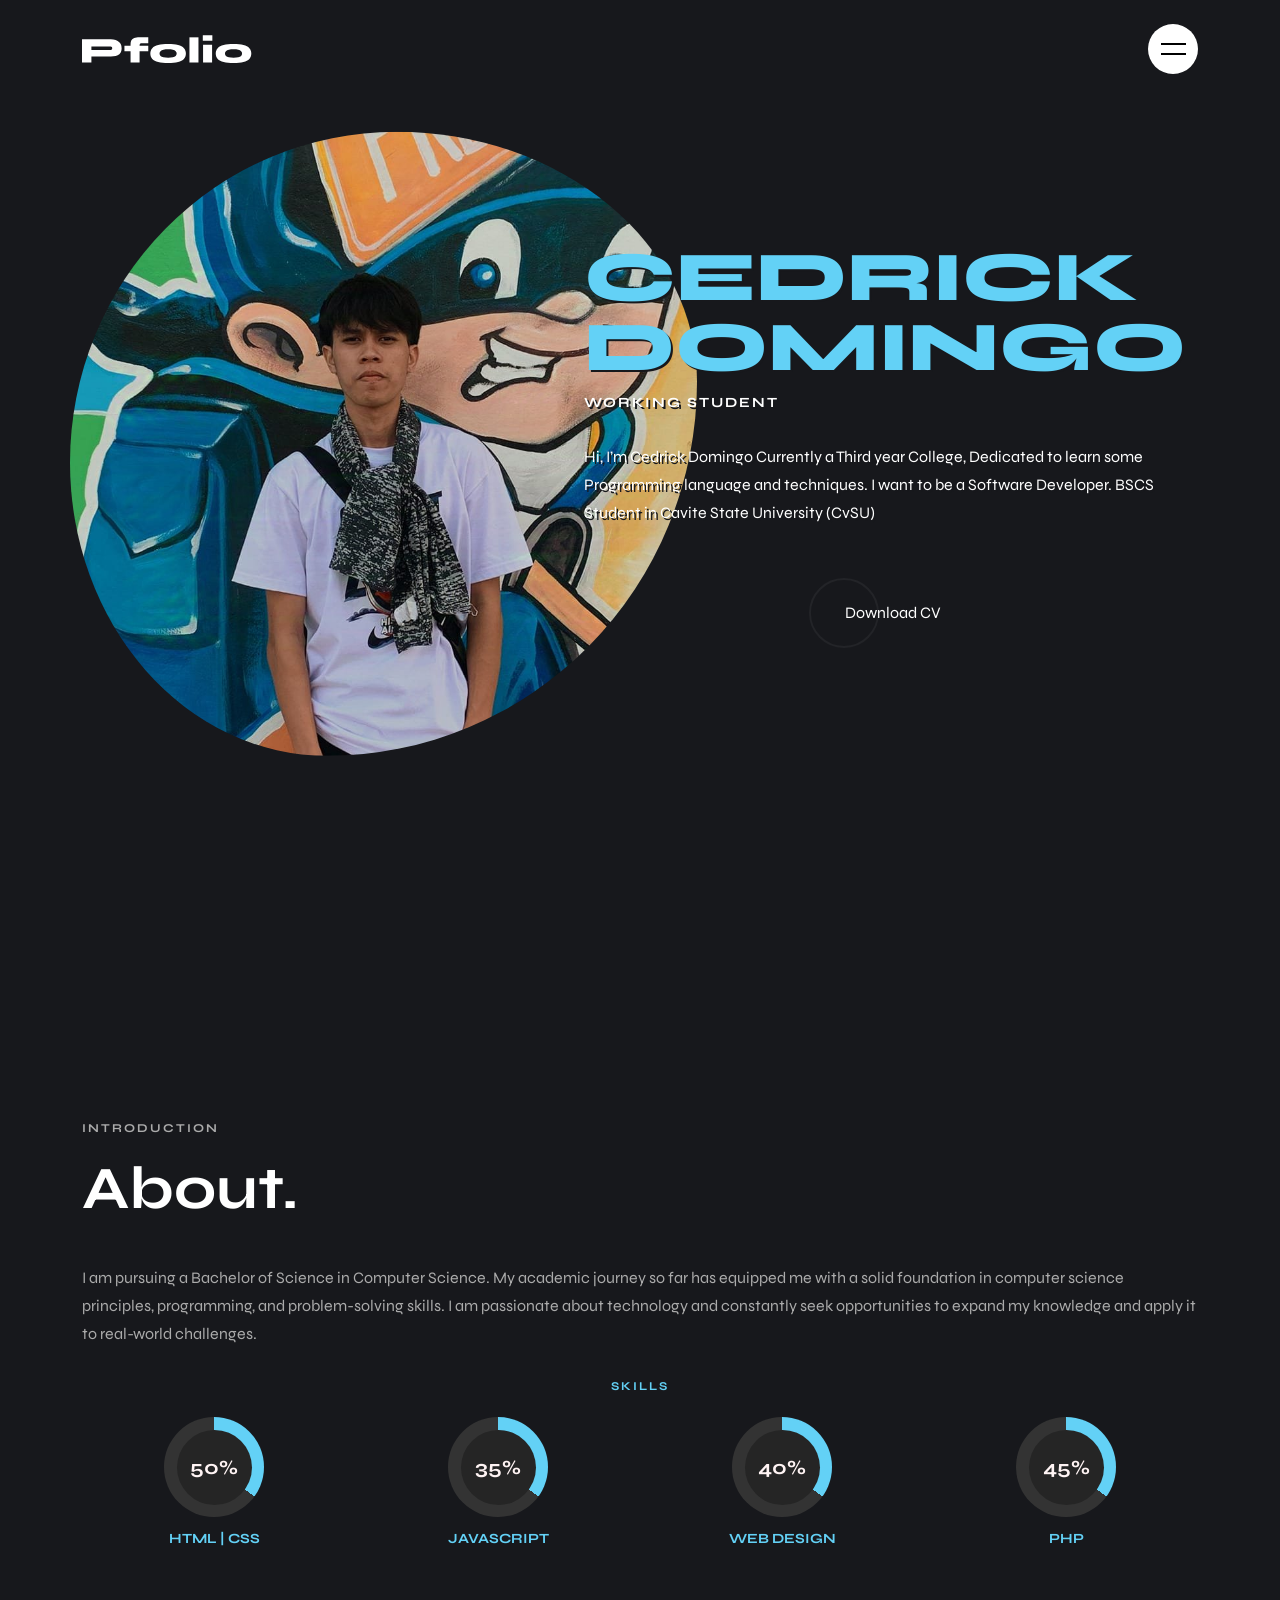
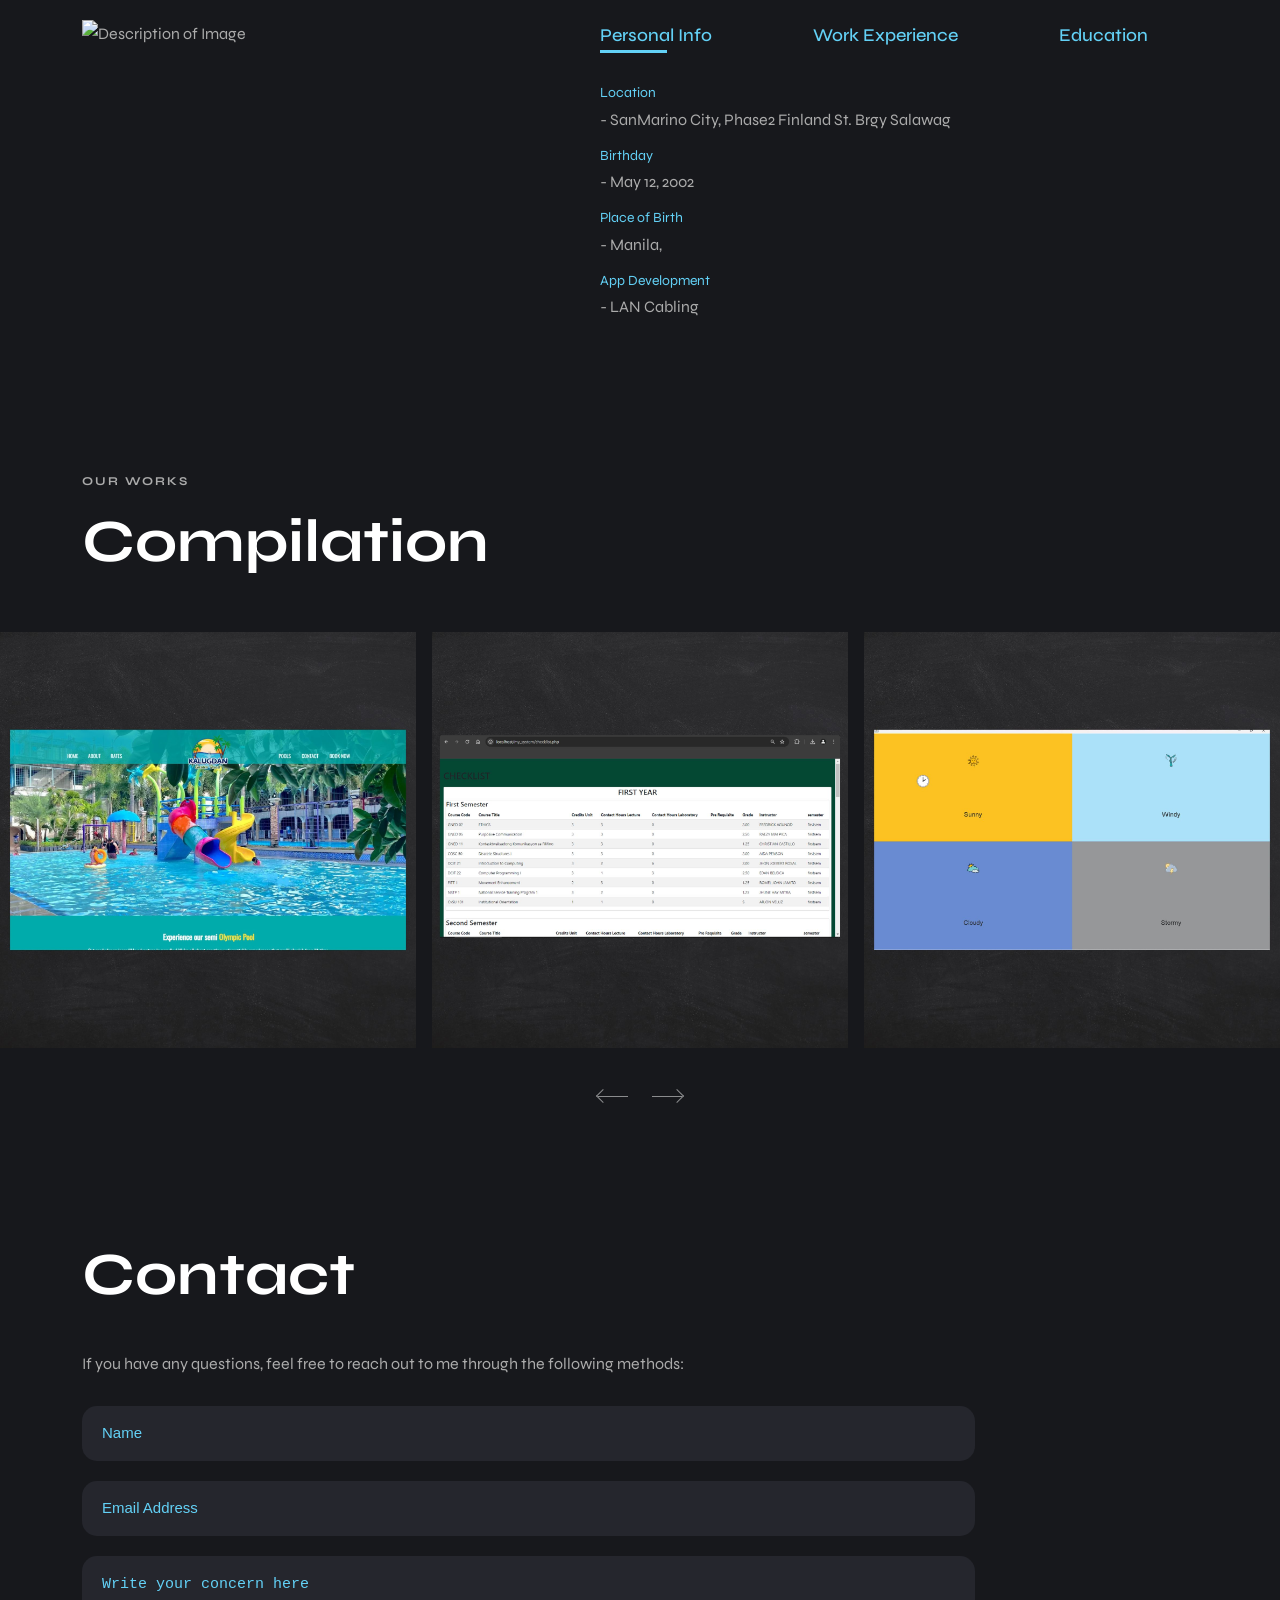
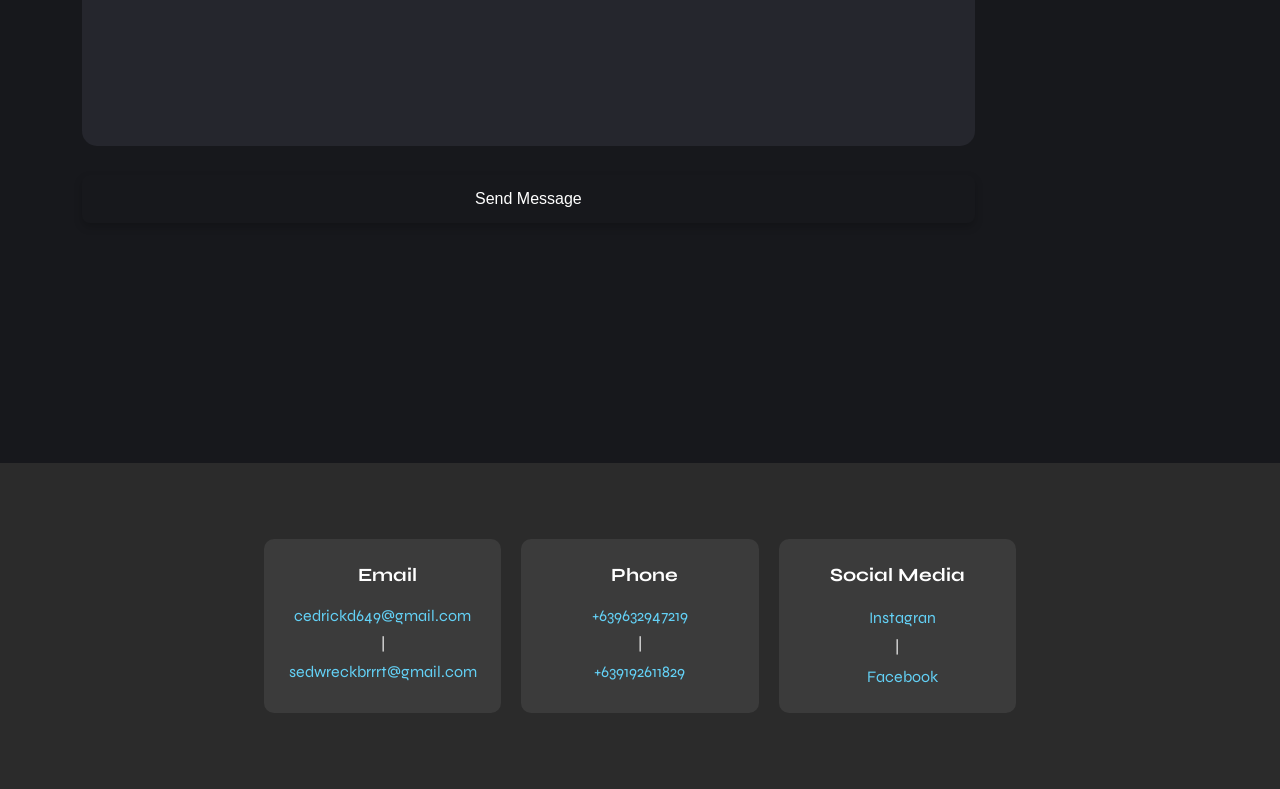
==== commit 83a1b2de: "ghjk" ====
--- a/index.html
+++ b/index.html
@@ -85,7 +85,7 @@
             <h1 class="h1 home-title">Cedrick Domingo</h1>
             
             <p class="home-subtitle">
-              Dedicated Student - Working Student
+              Working Student
             </p>
 
             <div class="home-banner">
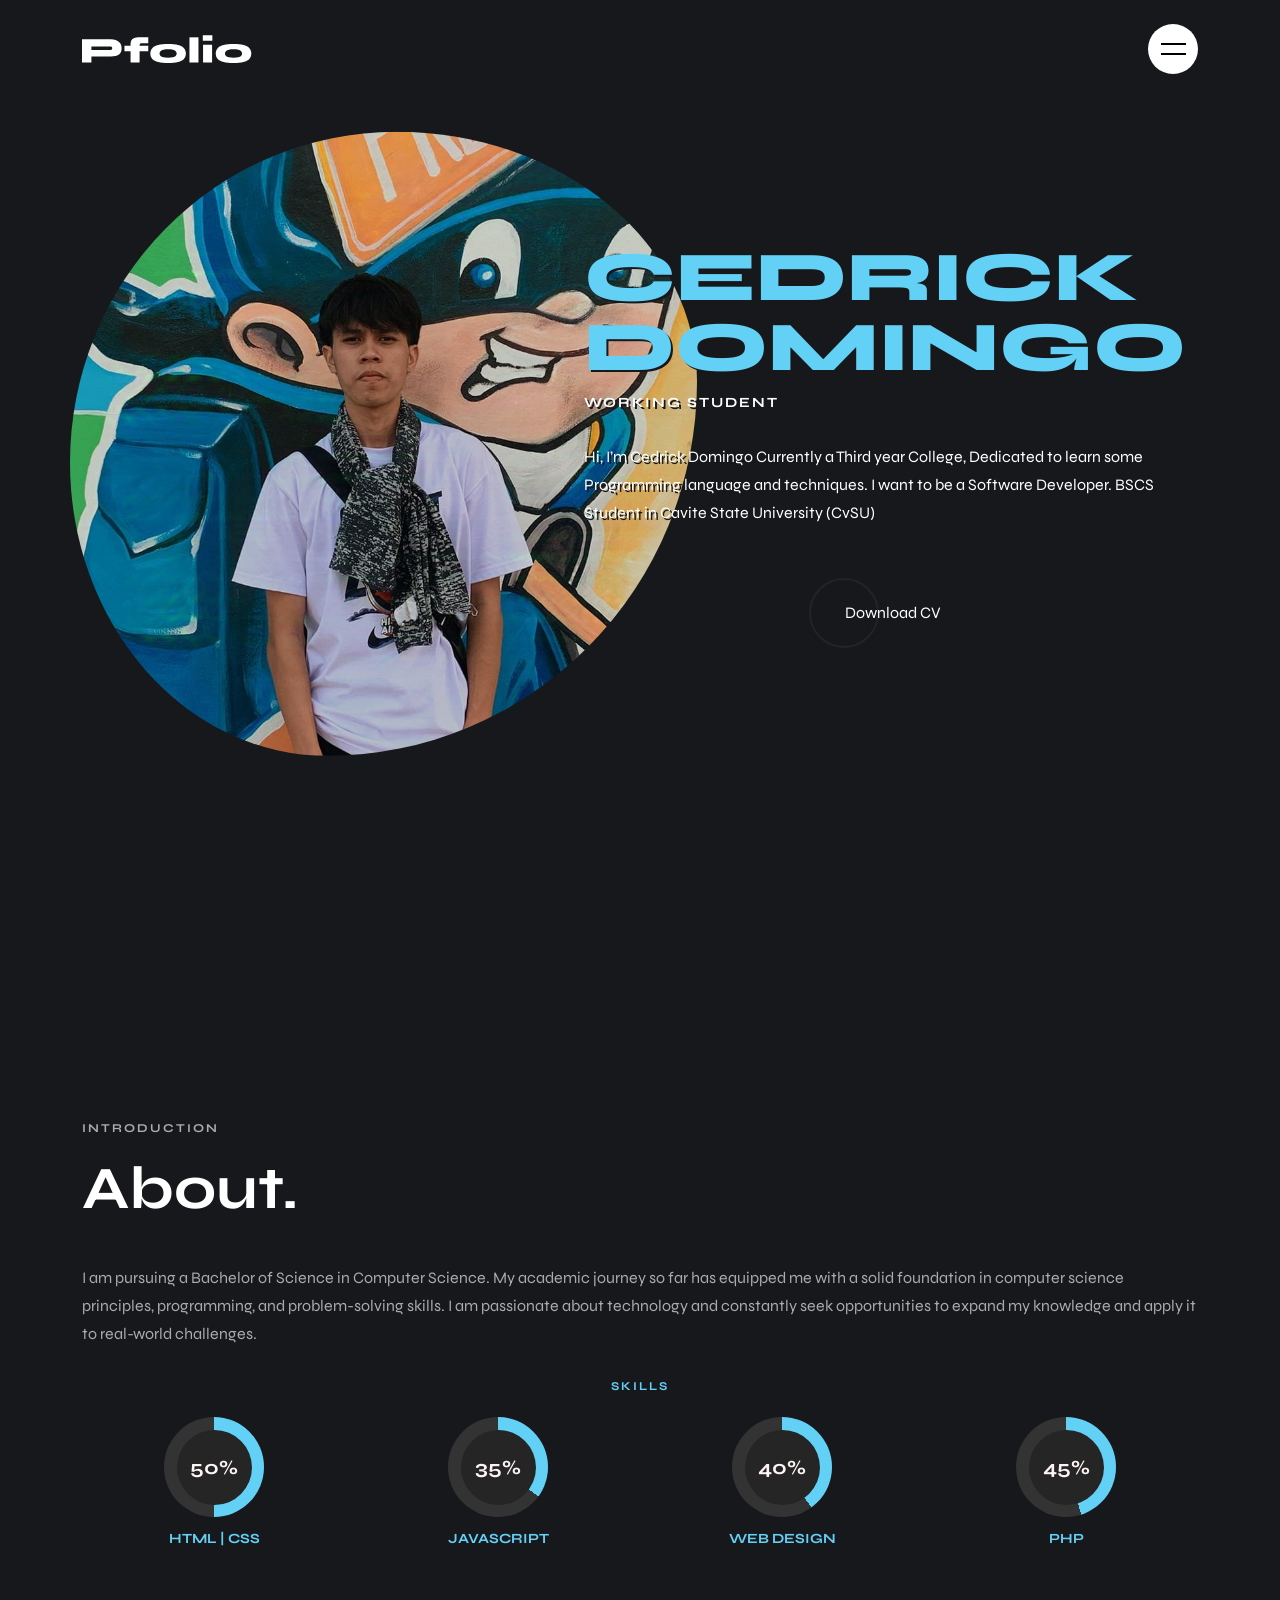
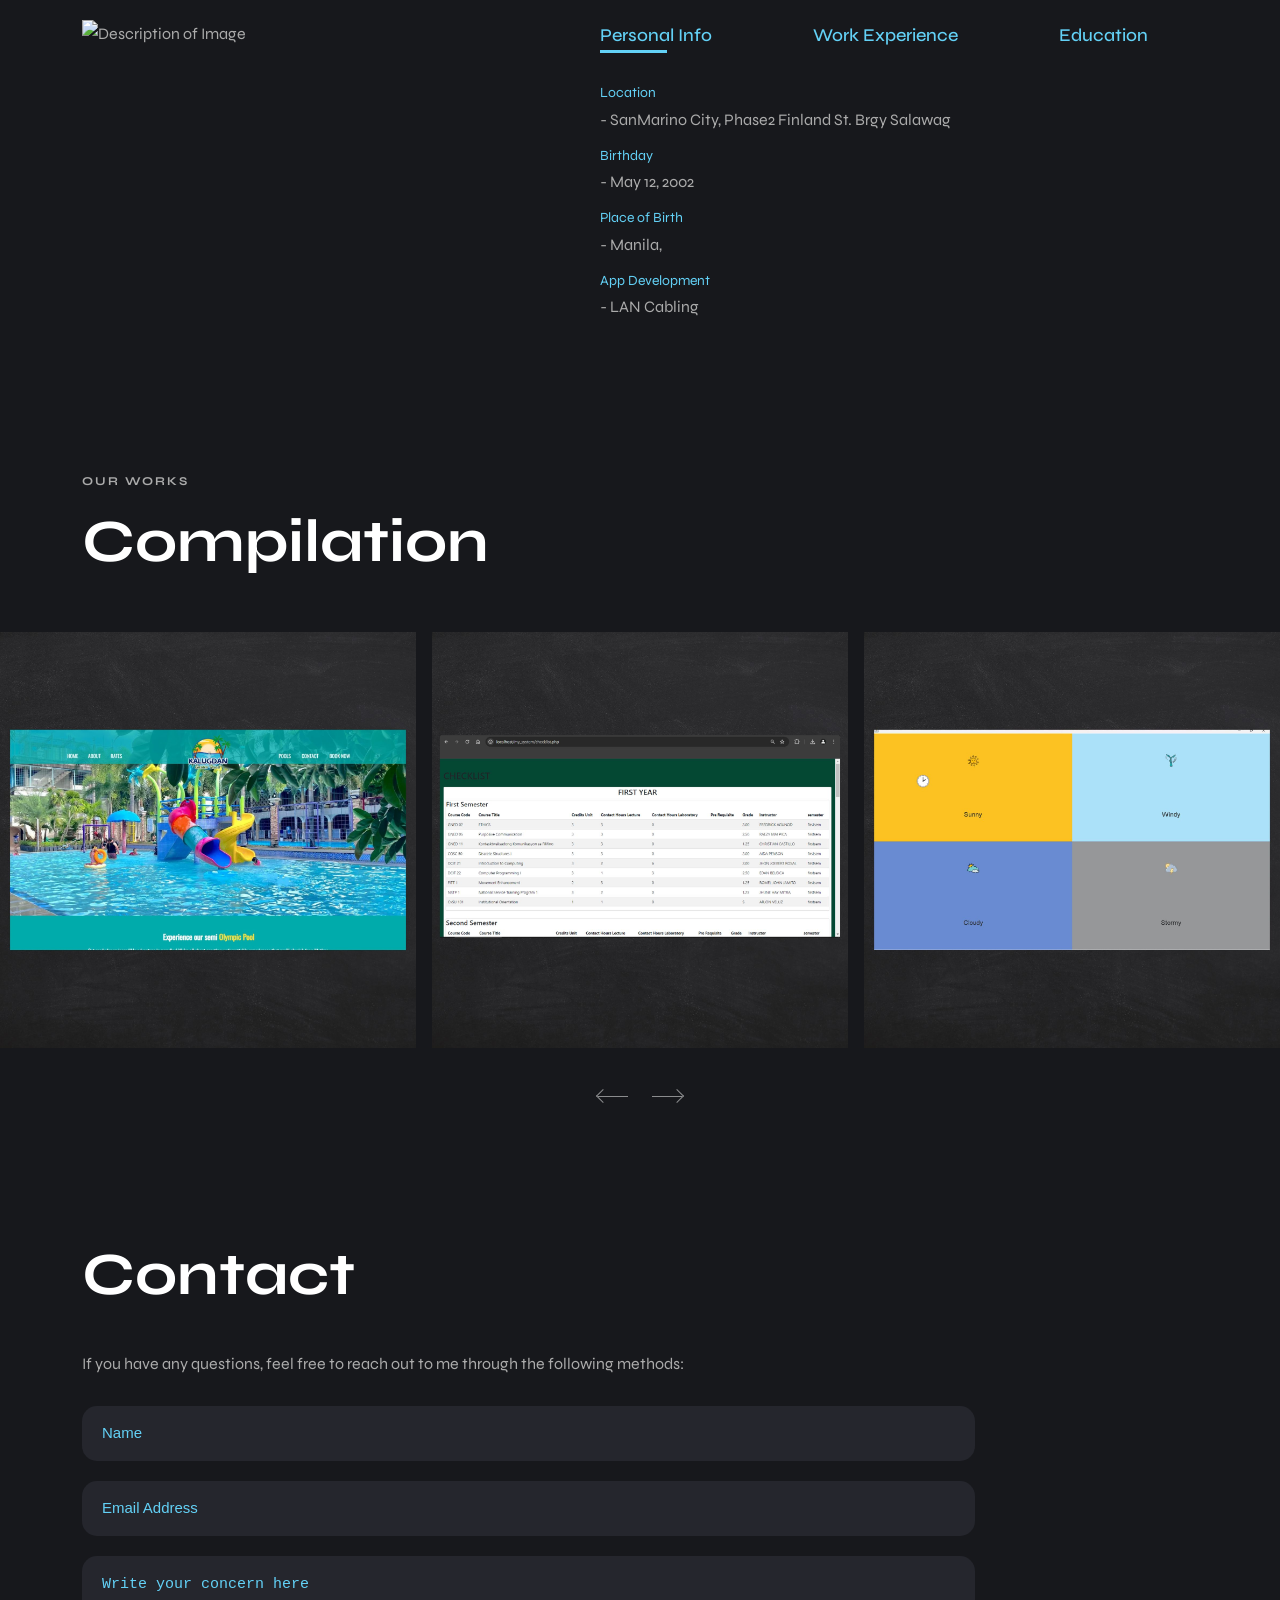
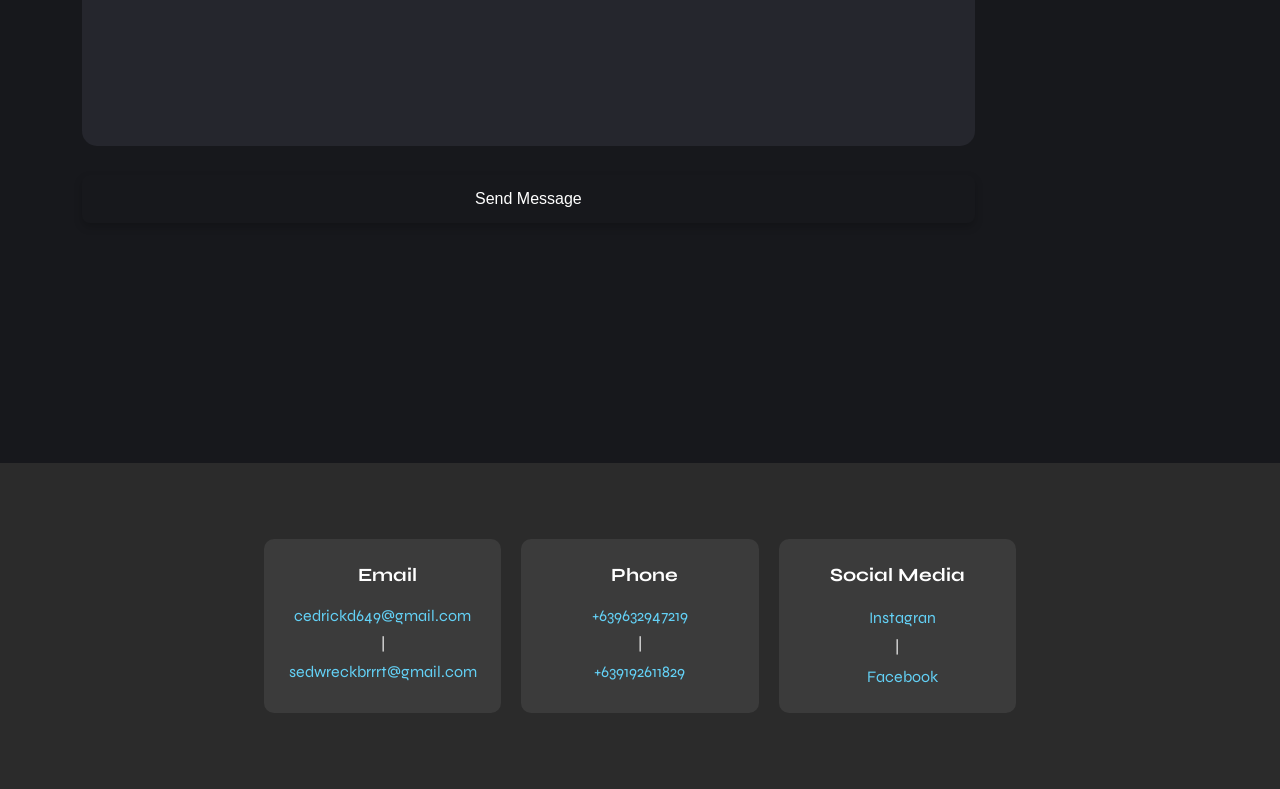
==== commit c33273b0: "asd" ====
--- a/index.html
+++ b/index.html
@@ -109,13 +109,15 @@
         <div class="container">
           <p class="section-subtitle">Introduction</p>
             <h2 class="h2 section-title">About.</h2> 
-            <p class="section-text"> I am pursuing a Bachelor of Science in Computer Science. My academic journey so far has equipped me with a solid foundation in computer science principles, programming, and problem-solving skills. I am passionate about technology and constantly seek opportunities to expand my knowledge and apply it to real-world challenges.</p>         
+            <div>
+              <p class="section-text"> I am pursuing a Bachelor of Science in Computer Science. My academic journey so far has equipped me with a solid foundation in computer science principles, programming, and problem-solving skills. I am passionate about technology and constantly seek opportunities to expand my knowledge and apply it to real-world challenges.</p>
+              </div> 
             <br>  
             <div class="details-container2">
               <p class="section-subtitle">SKILLS</p>
               <div class="progress-container">
                   <div class="progress-item" data-percentage="50">
-                      <div class="progress-circle">
+                      <div class="progress-circle" >
                           <div class="inner-circle">
                               <span class="progress-percentage">50%</span>
                           </div>
--- a/assets/css/style.css
+++ b/assets/css/style.css
@@ -571,13 +571,12 @@
   width: 100px;
   height: 100px;
   border-radius: 50%;
-  background: conic-gradient(#63D1F6 35%, #333 0deg)!important;
   display: flex;
   align-items: center;
   justify-content: center;
   transition: background 1s ease-out;
-}
-
+  /* Removed static background */
+}
 /* Inner Circle */
 .inner-circle {
   width: 75px;
@@ -1325,8 +1324,19 @@
   }
 
   .overlay { top: 0; }
-
-
+/**
+   * HOME
+   */
+
+@media (max-width: 768px) {
+  .navbar {
+    top: 0;
+    display: grid;
+    place-content: right;
+    background-color: white;
+    padding: 10px 20px;
+  }
+}
 
   /**
    * HOME
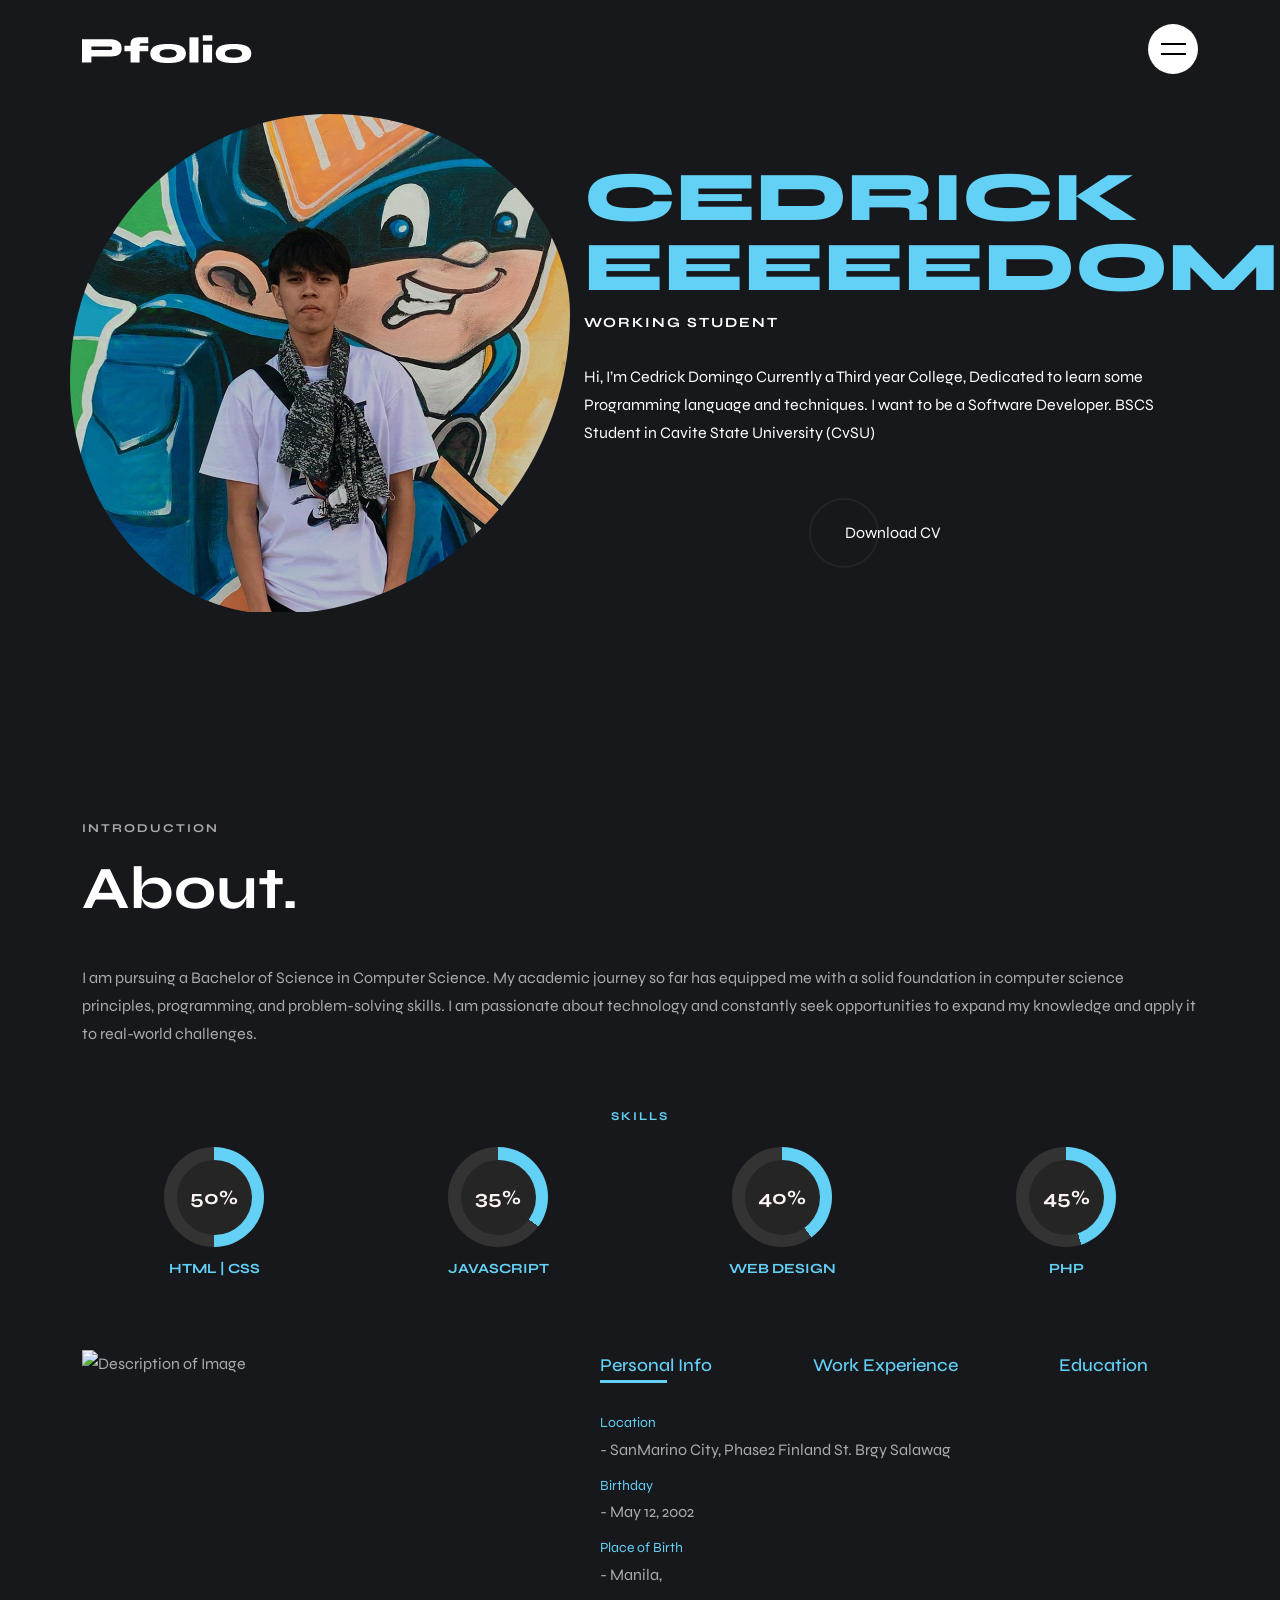
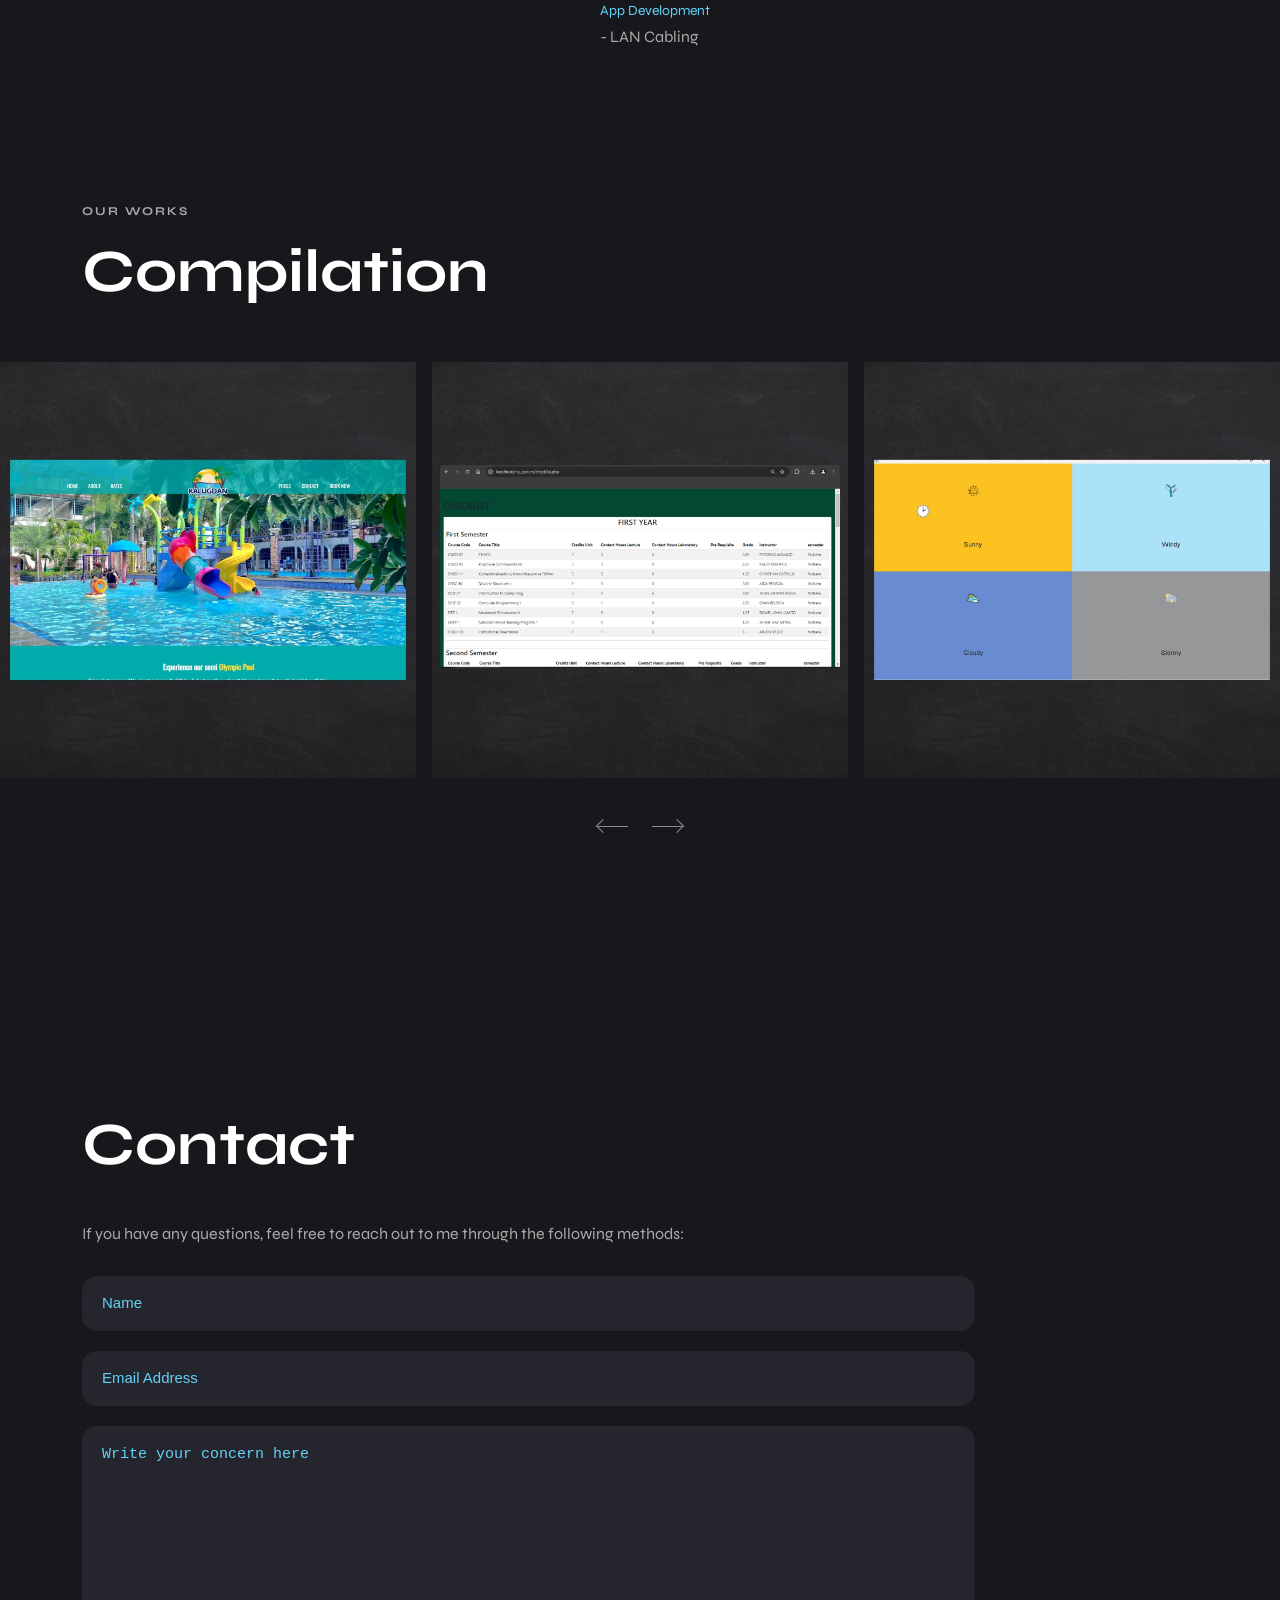
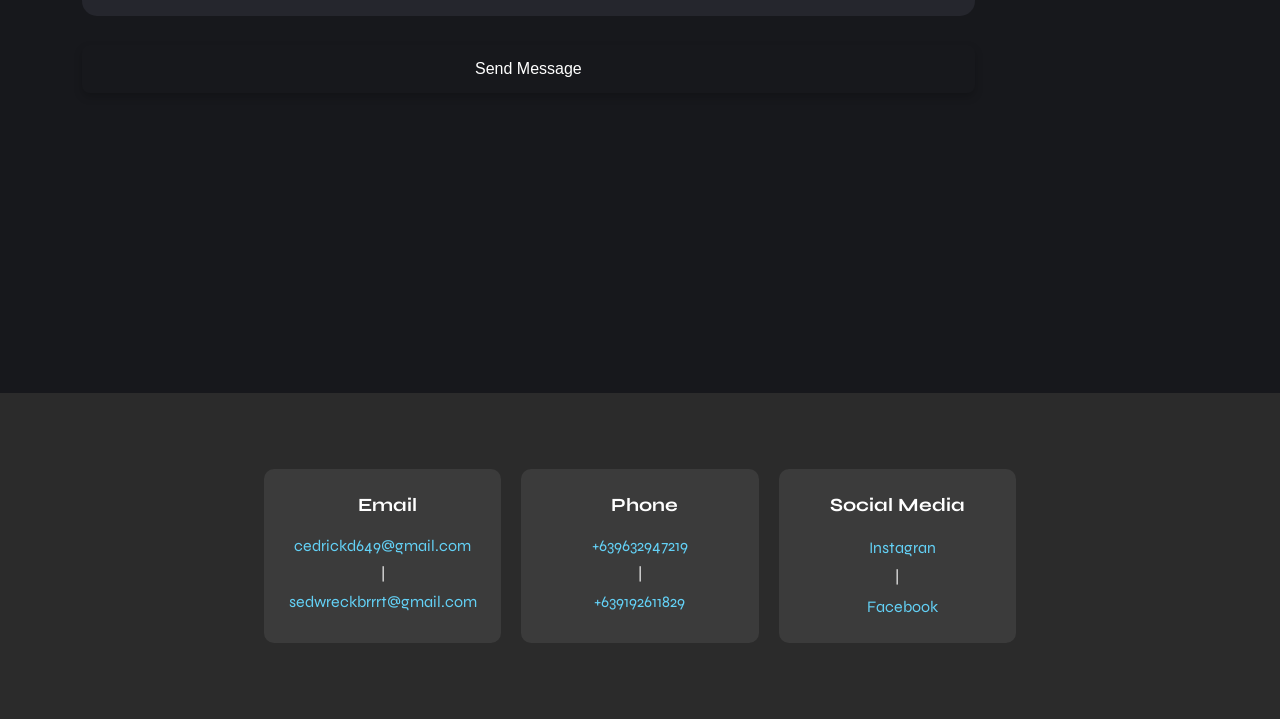
==== commit 9c5d7a02: "homepage name" ====
--- a/index.html
+++ b/index.html
@@ -82,7 +82,7 @@
     <section class="section home" aria-label="home">
       <div class="container">
         <div class="home-content">
-            <h1 class="h1 home-title">Cedrick Domingo</h1>
+            <h1 class="h1 home-title">Cedrick eeeeeDomingo</h1>
             
             <p class="home-subtitle">
               Working Student
--- a/assets/css/style.css
+++ b/assets/css/style.css
@@ -5,7 +5,6 @@
 /**
  * copyright 2022 codewithsadee
  */
-
 
 
 
@@ -151,7 +150,7 @@
 
 .container { padding-inline: 12px; }
 
-.section { padding-block: var(--section-padding); }
+#compilation,#about,#contact { padding-block: var(--section-padding); }
 
 .h1 {
   font-size: var(--fs-3);
@@ -491,12 +490,32 @@
 \*-----------------------------------*/
 
 @media only screen and (max-width: 414px ){
+  #about{
+    padding-left: 10px;
+  }
+  .section-subtitle{
+    padding-left: 10px;
+  }
   .h1-home-title {
     visibility: collapse;
   }
-}
-
-.home { padding-block-start: 130px; }
+  #home {
+    padding-block-start: 60px; /* Reduce the top padding for smaller screens */
+  }
+  .section-text{
+    padding-left: 15px;
+  }
+}
+.home {
+  padding-block-start:50px;
+}
+
+.home-container {
+  display: flex; /* Flexbox layout to align the image and text horizontally */
+  align-items: center; /* Vertically center items */
+  justify-content: space-between; /* Space between the image and text */
+  gap: 30px; /* Adds space between image and text */
+}
 
 .home-title {
   text-transform: uppercase;
@@ -514,40 +533,60 @@
 }
 
 .home-banner {
+  flex: 1 1 45%; /* Image takes 45% width */
+  max-width: 500px; /* Prevents image from stretching too large */
+  height: 500px; /* Set a height for the image */
   border-radius: var(--blob-radius);
   overflow: hidden;
   animation: blobAnim 30s linear infinite;
 }
 
+.image-wrapper img {
+  width: 100%;
+  height: 100%;
+  object-fit: cover;
+}
+.section-text {
+  margin-block: 30px;
+}
+
+.btn {
+  margin-inline: auto;
+}
+
 @keyframes blobAnim {
-
-  0%,
-  100% { border-radius: var(--blob-radius); }
-
+  0%, 100% { border-radius: var(--blob-radius); }
   10% { border-radius: 33% 67% 50% 50% / 43% 39% 61% 57%; }
-
   20% { border-radius: 51% 49% 31% 69% / 65% 39% 61% 35%; }
-
   30% { border-radius: 51% 49% 56% 44% / 45% 39% 61% 55%; }
-
   40% { border-radius: 66% 34% 33% 67% / 48% 71% 39% 52%; }
-
   50% { border-radius: 46% 54% 33% 67% / 48% 30% 70% 52%; }
-
   60% { border-radius: 46% 54% 56% 44% / 48% 30% 70% 52%; }
-
   70% { border-radius: 46% 54% 56% 44% / 65% 53% 47% 35%; }
-
   80% { border-radius: 67% 33% 56% 44% / 37% 53% 47% 63%; }
-
   90% { border-radius: 46% 54% 32% 68% / 37% 53% 47% 63%; }
-
-}
-
-.home .section-text { margin-block: 30px; }
-
-.home .btn { margin-inline: auto; }
-
+}
+
+@media (max-width: 768px) {
+  .home-container {
+    flex-direction: column; /* Stacks the image and text vertically */
+    align-items: center;
+    text-align: center;
+  }
+
+  .home-banner, .home-text {
+    width: 100%; /* Full width for smaller screens */
+    max-width: 100%; /* Prevents stretching */
+  }
+
+  .home-banner {
+    height: 300px; /* Adjust image height on smaller screens */
+  }
+
+  .home-text {
+    text-align: center; /* Center-align text on smaller screens */
+  }
+}
 
 /*-----------------------------------*\
   #SKILLS
@@ -821,7 +860,6 @@
 }
 
 #about {
-  padding: 80px 0;
   color: #ababab;
 }
 .row {
@@ -884,6 +922,9 @@
   .tab-links {
       padding: 8px;
       font-size: 14px;
+  }
+  .section-text{
+    padding-left: 10px;
   }
 }
 
@@ -1353,4 +1394,3 @@
     color: #ffffff; /* Dark gray color */
 }
 }
-
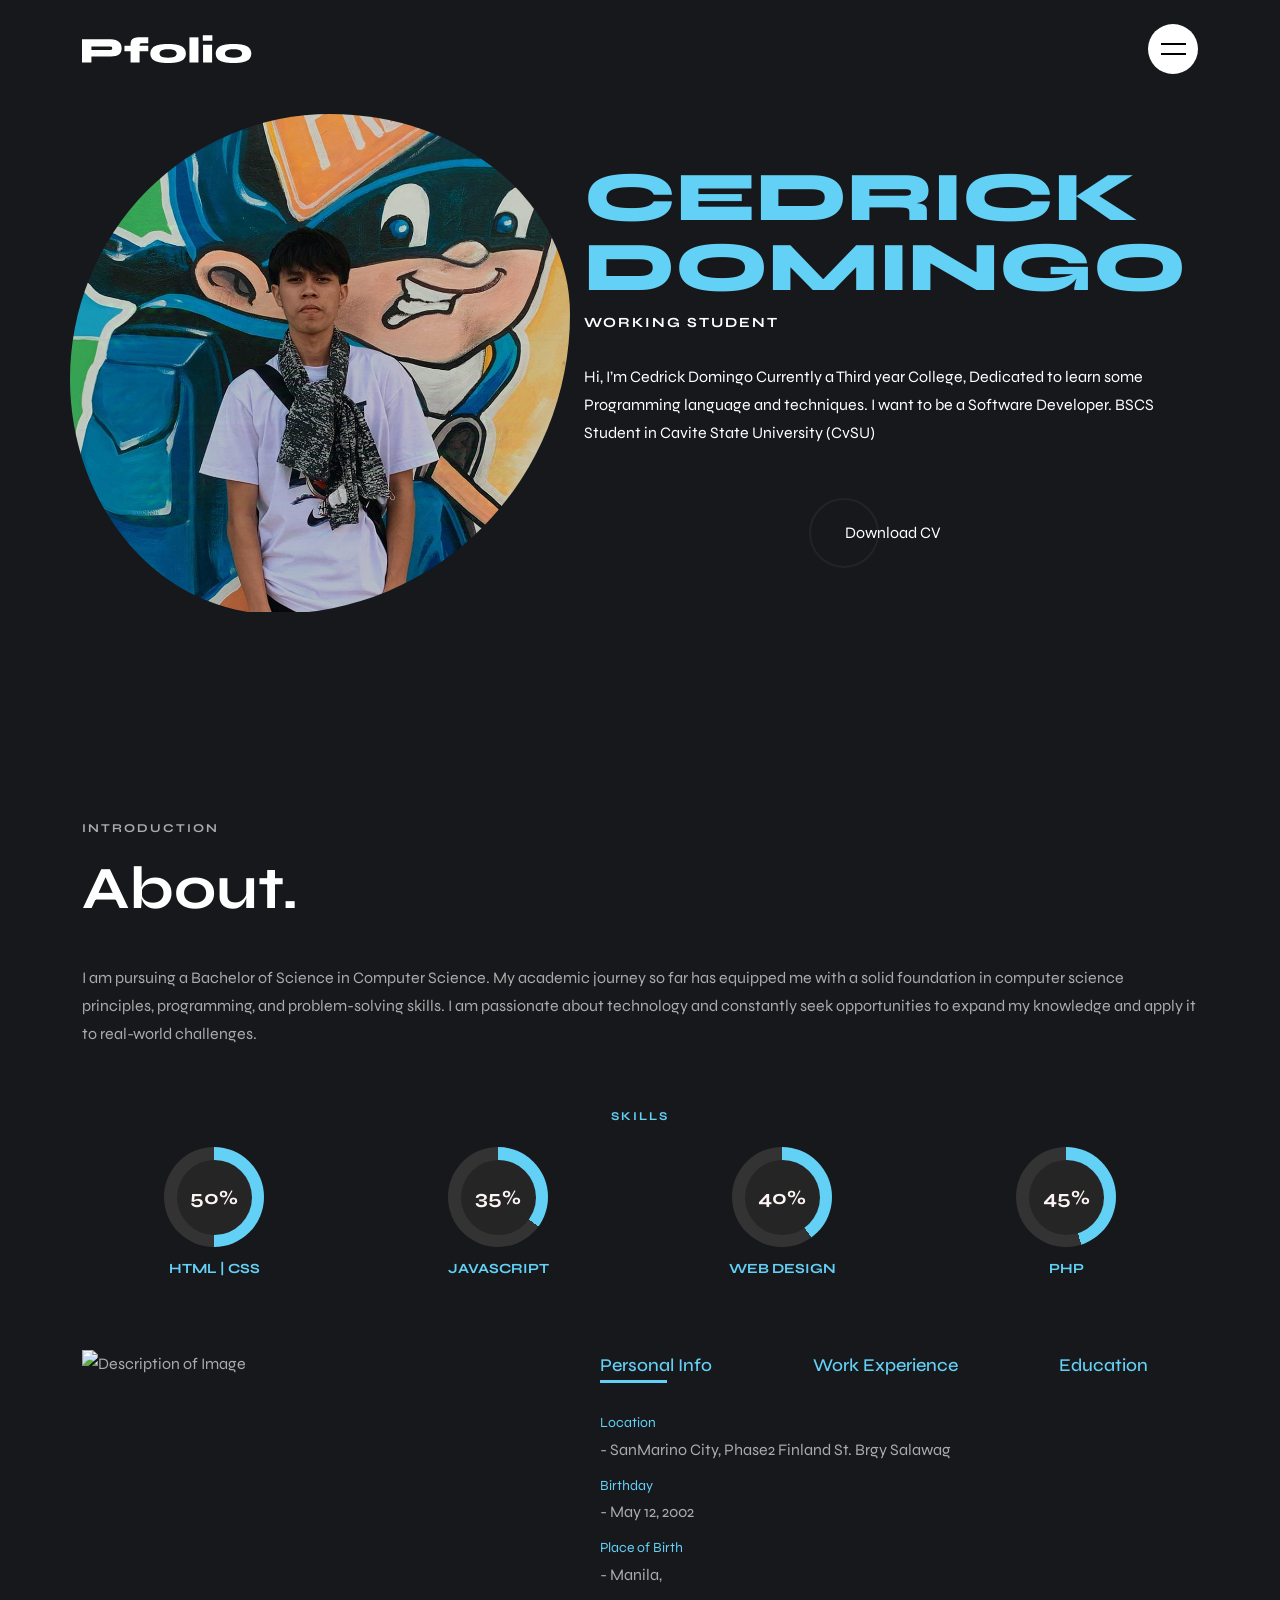
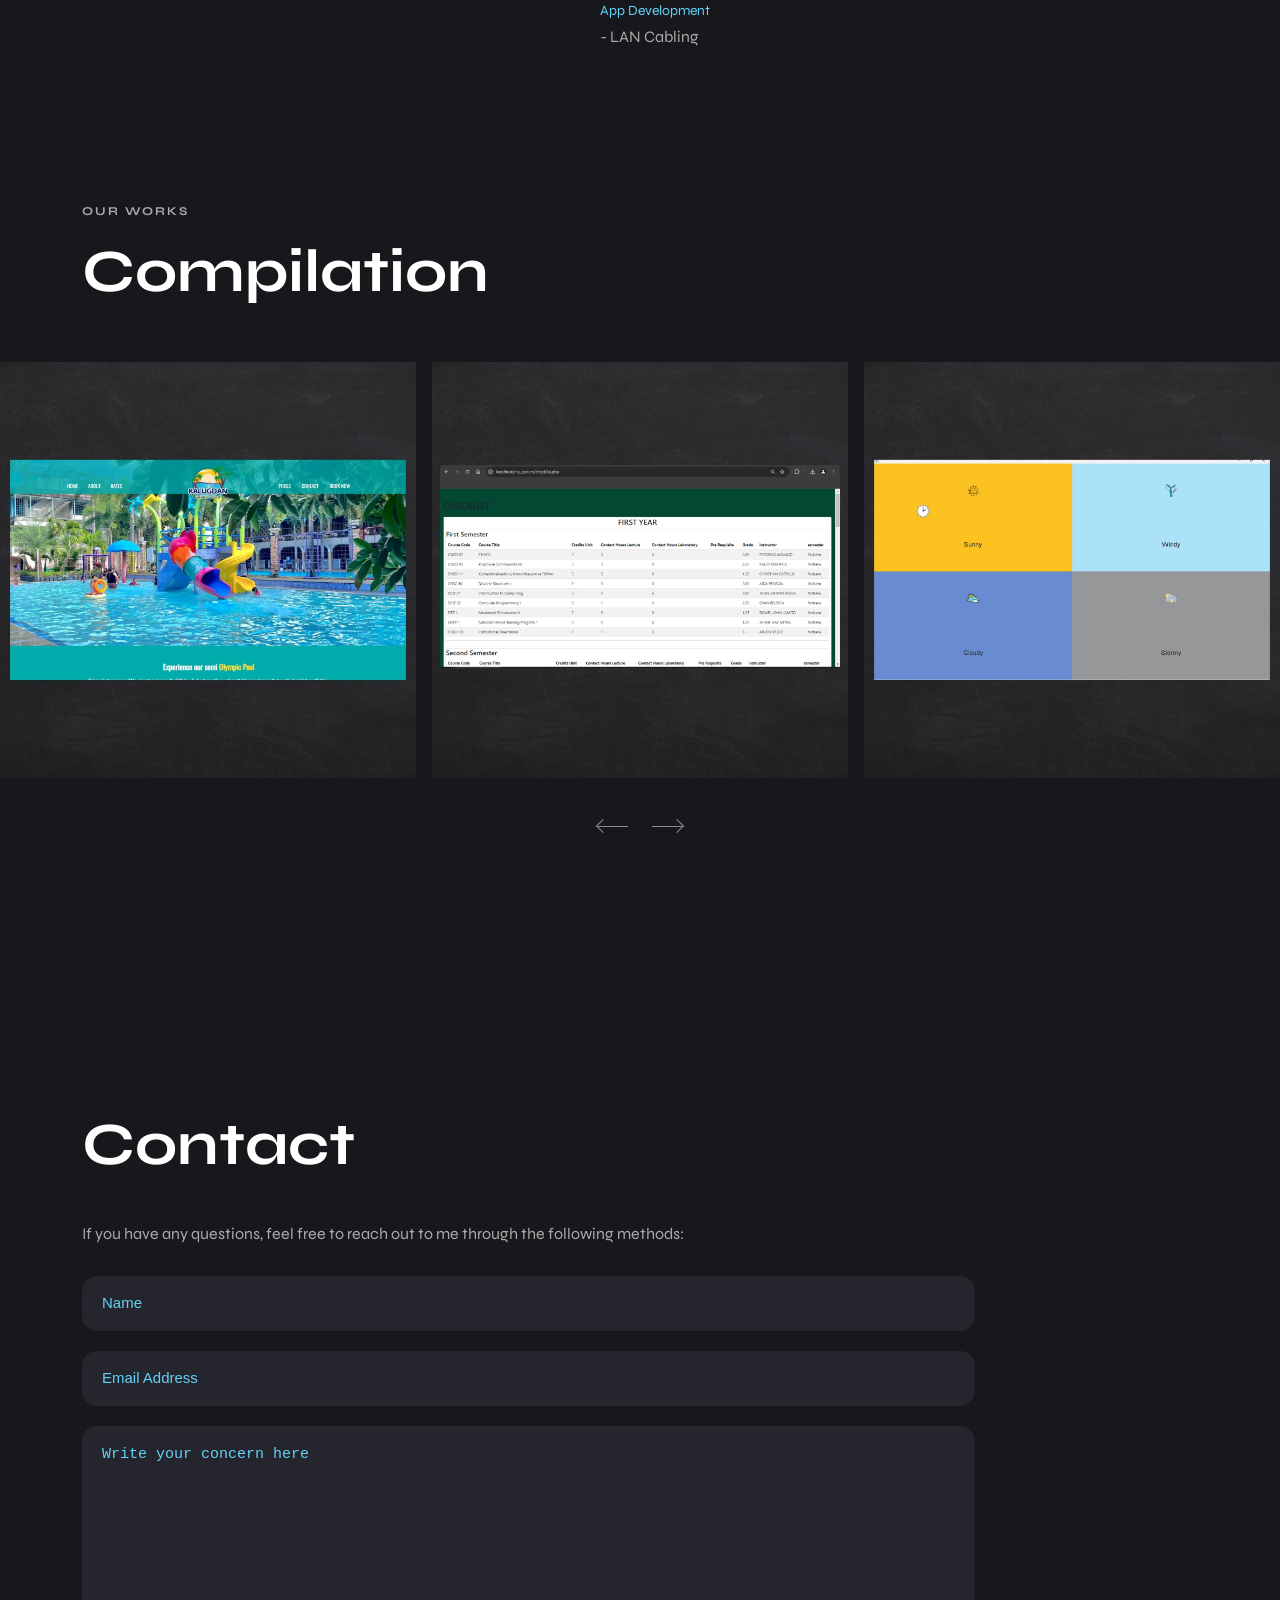
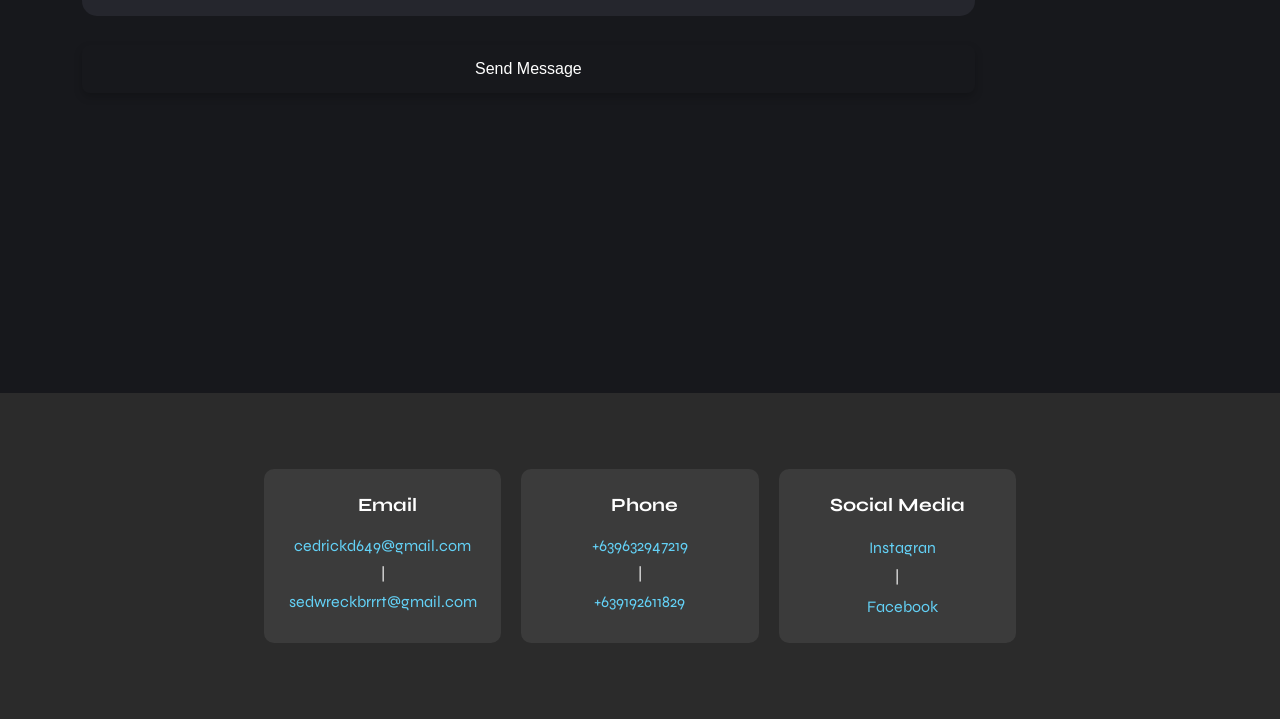
==== commit 62d1dc0d: "updated home name" ====
--- a/index.html
+++ b/index.html
@@ -82,7 +82,7 @@
     <section class="section home" aria-label="home">
       <div class="container">
         <div class="home-content">
-            <h1 class="h1 home-title">Cedrick eeeeeDomingo</h1>
+            <h1 class="h1 home-title">Cedrick Domingo</h1>
             
             <p class="home-subtitle">
               Working Student
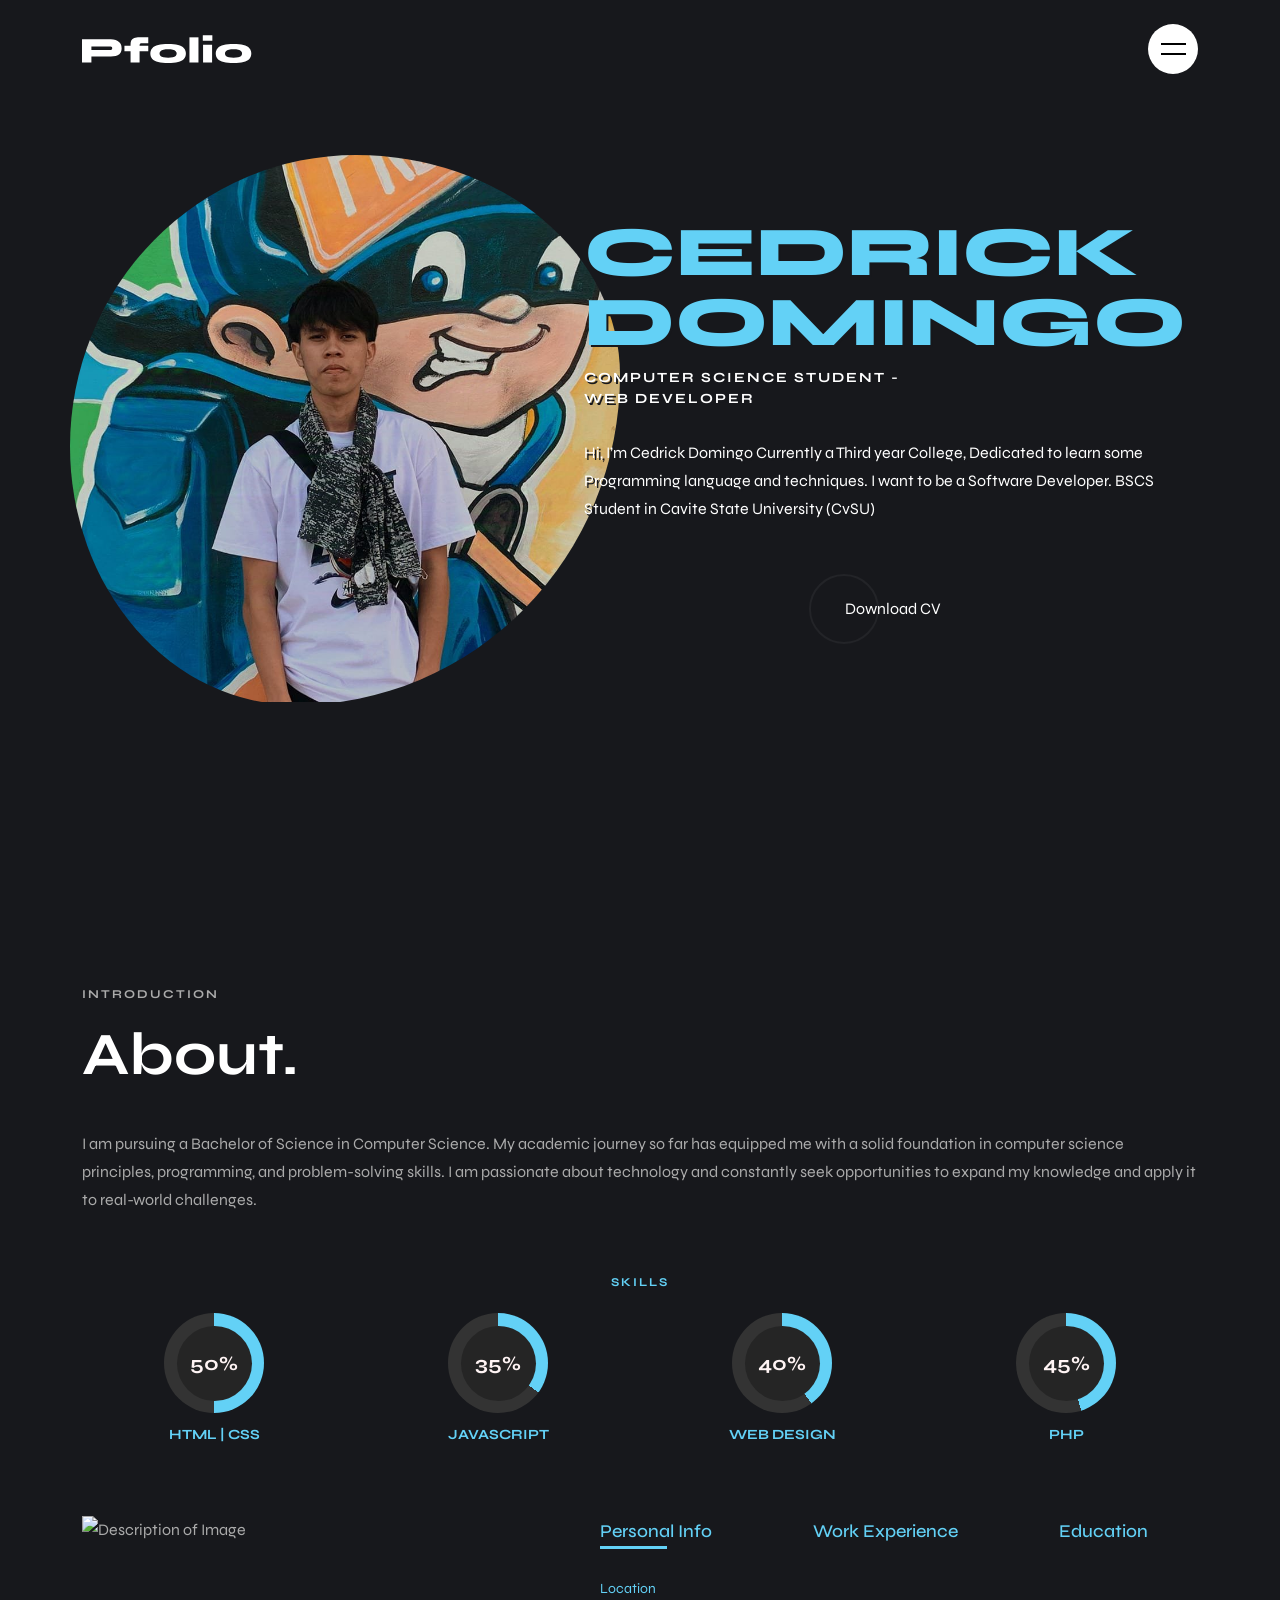
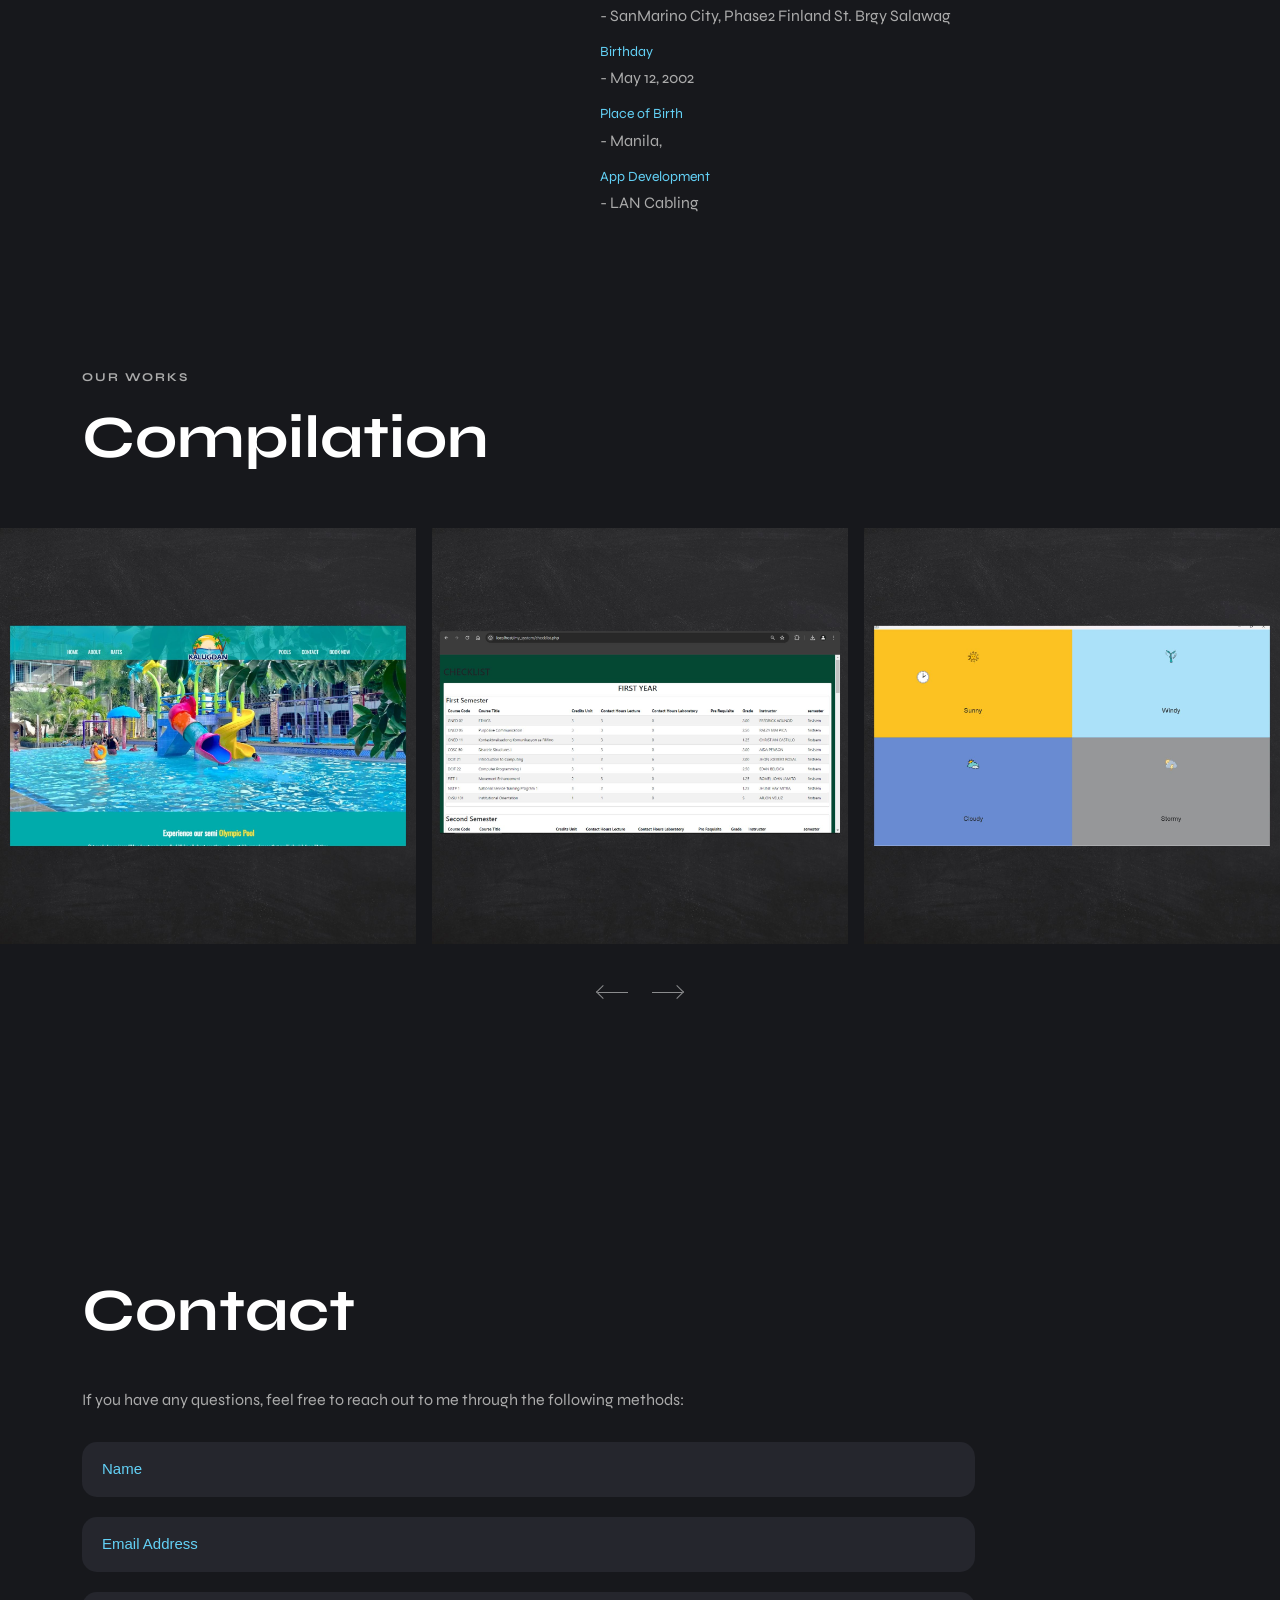
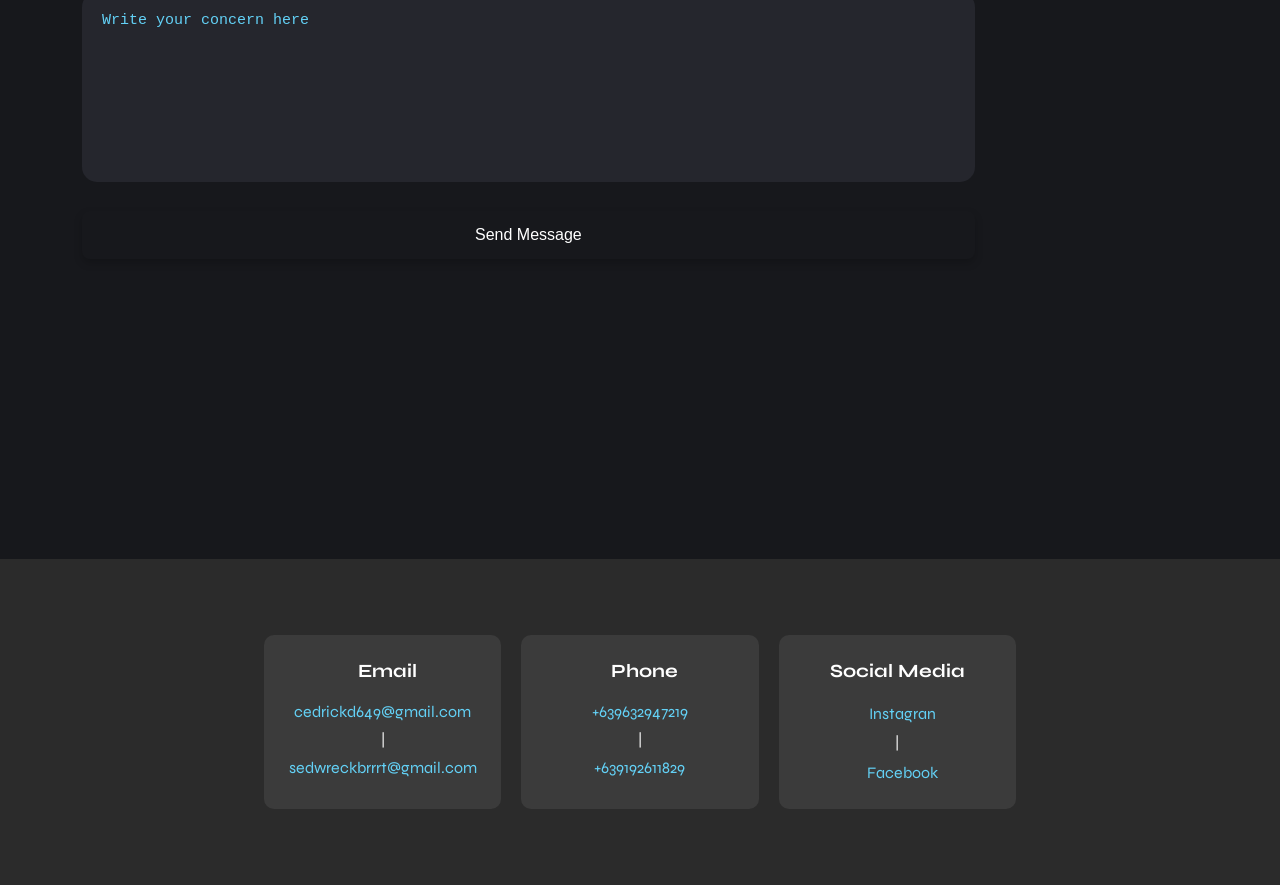
==== commit 9668a8c8: "updated html css" ====
--- a/index.html
+++ b/index.html
@@ -85,7 +85,7 @@
             <h1 class="h1 home-title">Cedrick Domingo</h1>
             
             <p class="home-subtitle">
-              Working Student
+              Computer Science Student - <br> Web Developer
             </p>
 
             <div class="home-banner">
@@ -297,23 +297,6 @@
                   <h3 class="h3 card-title">Scratch</h3>
 
                   <p class="card-text">JAVA</p>
-                </div>
-
-                <a id="compilation" class="layer-link"></a>
-
-              </div>
-            </li>
-
-            <li class="slider-item">
-              <div class="portfolio-card img-holder" style="--width: 600; --height: 600;">
-
-                <img src="./assets/images/portfolio-5.jpg" width="600" height="600" loading="lazy" alt="portfolio"
-                  class="img-cover">
-
-                <div class="card-content">
-                  <h3 class="h3 card-title">Design Zoom</h3>
-
-                  <p class="card-text">Branding / Design</p>
                 </div>
 
                 <a id="compilation" class="layer-link"></a>
--- a/assets/css/style.css
+++ b/assets/css/style.css
@@ -500,14 +500,16 @@
     visibility: collapse;
   }
   #home {
-    padding-block-start: 60px; /* Reduce the top padding for smaller screens */
+    padding-block-start: 30px; /* Reduce the top padding for smaller screens */
   }
   .section-text{
     padding-left: 15px;
   }
 }
+
 .home {
-  padding-block-start:50px;
+  padding-block-start: 105px;
+  margin-bottom: 10vh;
 }
 
 .home-container {
@@ -534,8 +536,8 @@
 
 .home-banner {
   flex: 1 1 45%; /* Image takes 45% width */
-  max-width: 500px; /* Prevents image from stretching too large */
-  height: 500px; /* Set a height for the image */
+  max-width: 550px; /* Prevents image from stretching too large */
+  height: 550px; /* Set a height for the image */
   border-radius: var(--blob-radius);
   overflow: hidden;
   animation: blobAnim 30s linear infinite;
@@ -580,7 +582,8 @@
   }
 
   .home-banner {
-    height: 300px; /* Adjust image height on smaller screens */
+    height: 350px; /* Adjust image height on smaller screens */
+    max-width: 550px; /* Prevents image from stretching too large */
   }
 
   .home-text {
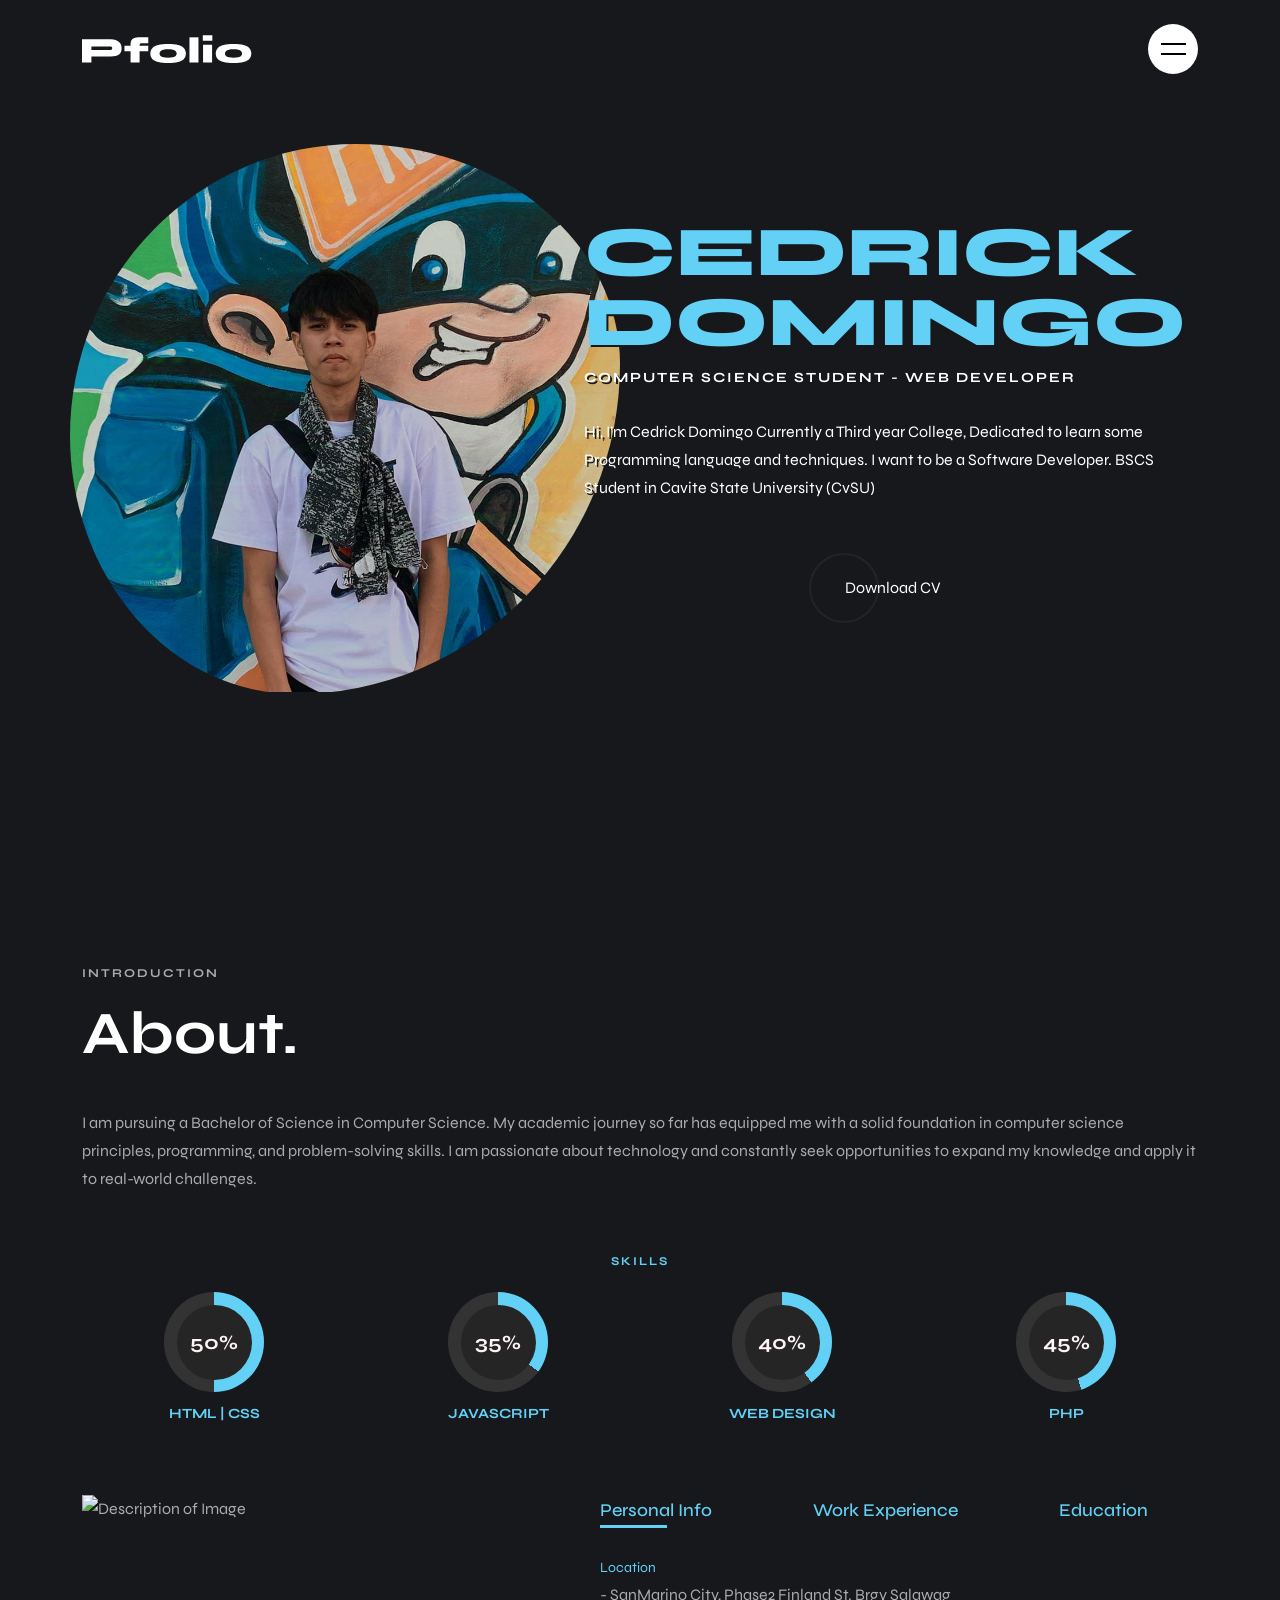
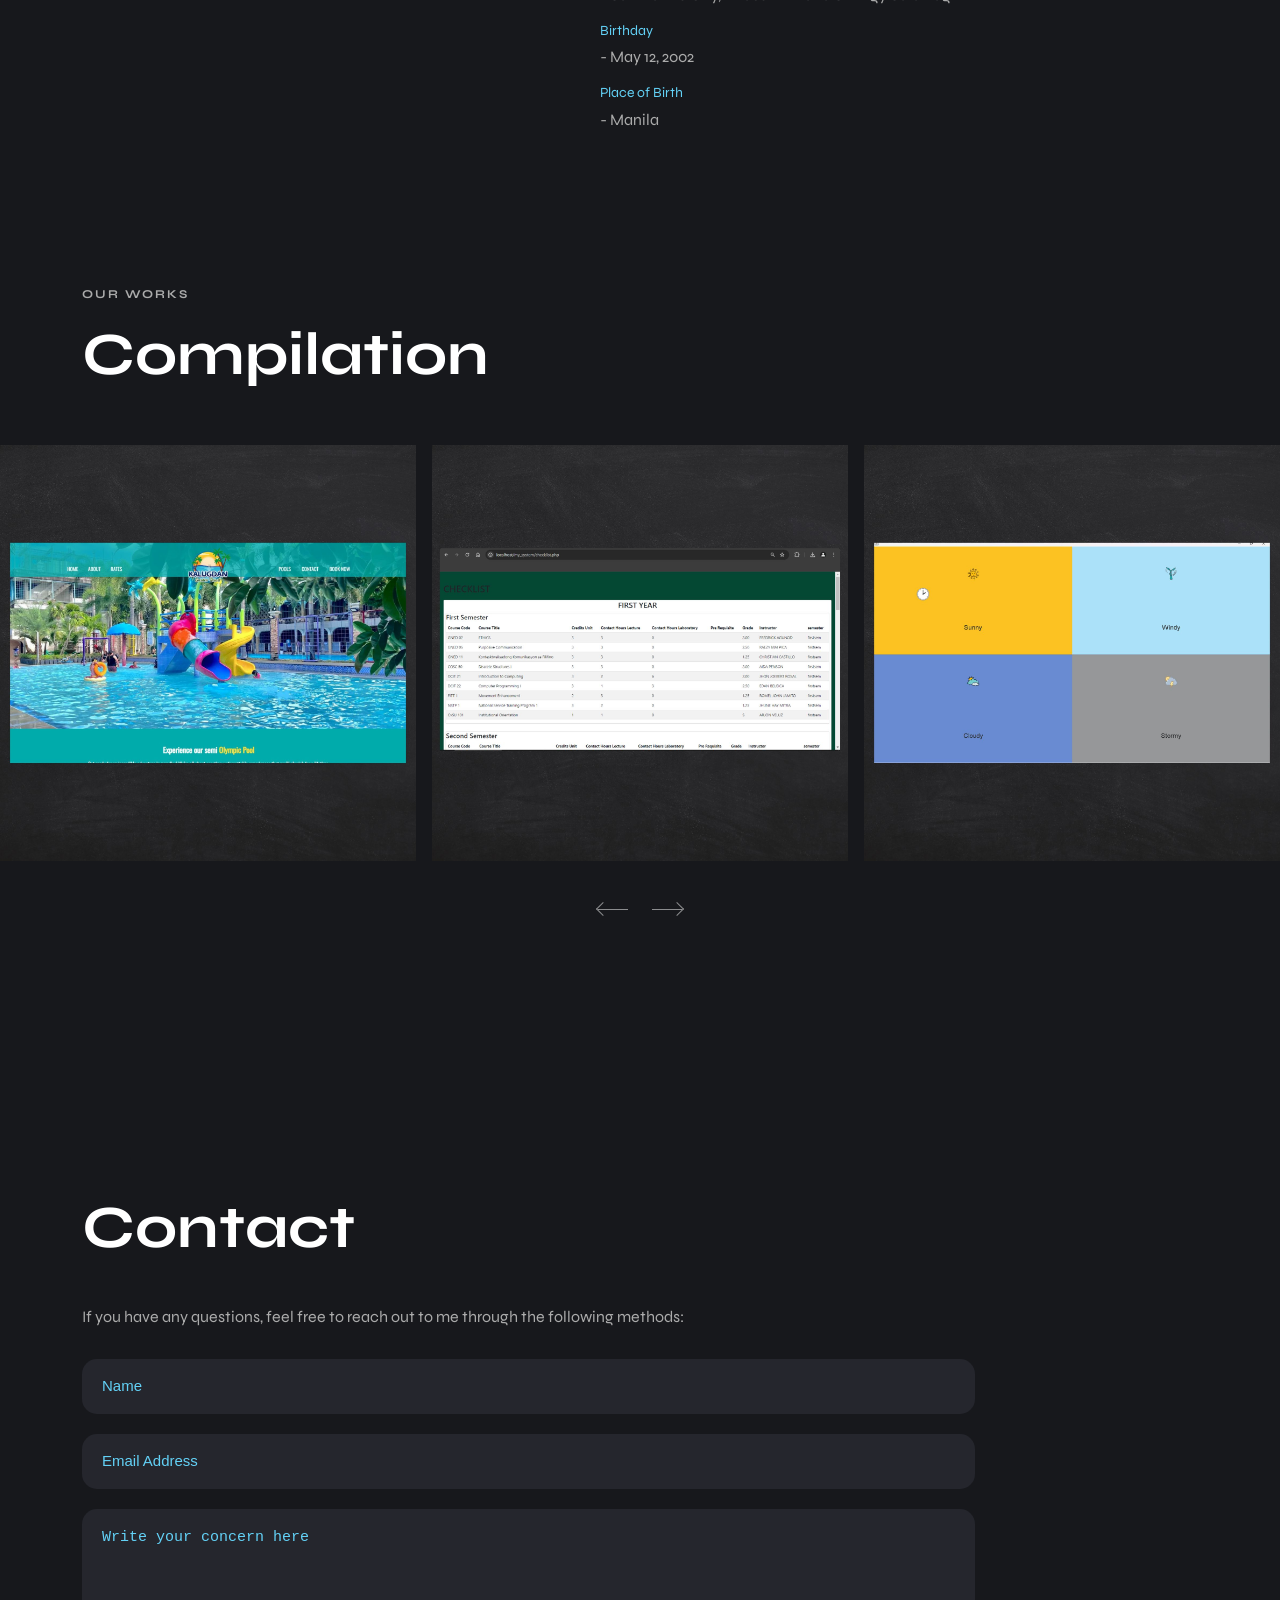
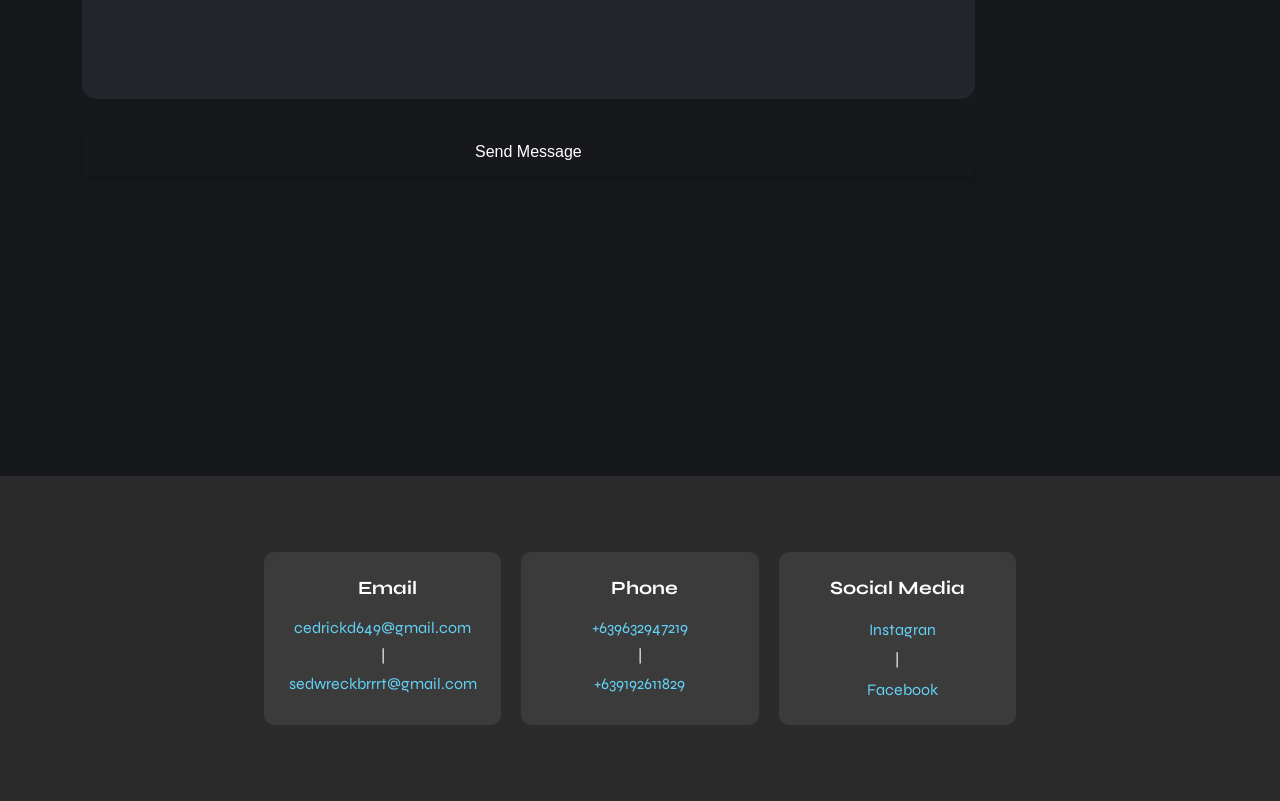
==== commit 592d09ed: "update html, css, js" ====
--- a/index.html
+++ b/index.html
@@ -85,7 +85,7 @@
             <h1 class="h1 home-title">Cedrick Domingo</h1>
             
             <p class="home-subtitle">
-              Computer Science Student - <br> Web Developer
+              Computer Science Student - Web Developer
             </p>
 
             <div class="home-banner">
@@ -173,8 +173,7 @@
                       <ul>
                           <li><span>Location</span>- SanMarino City, Phase2 Finland St. Brgy Salawag </li>   
                           <li><span>Birthday</span>- May 12, 2002</li>
-                          <li><span>Place of Birth</span>- Manila, </li>
-                          <li><span>App Development</span>- LAN Cabling</li>
+                          <li><span>Place of Birth</span>- Manila </li>
                       </ul>
                   </div>
                   <div class="tab-contents" id="experience">
@@ -244,8 +243,12 @@
                 
                 <div class="card-content">
                   <h3 class="h3 card-title">Kalugdan POS</h3>
-
-                  <p class="card-text">Website / UX Design</p>
+                  <br>
+                  <p class="card-text">Kalugdan Garden Resort’s new online booking system offers guests a seamless 
+                    way to reserve their stay, explore amenities, and plan their visit from home. With real-time 
+                    availability and instant confirmation, it ensures a hassle-free experience for all, including 
+                    those with limited mobility. Our goal is to simplify the booking process, making your experience
+                     at Kalugdan Garden Resort smooth and enjoyable.</p>
                 </div>
 
                 <a id="compilation" class="layer-link"></a>
@@ -261,8 +264,13 @@
 
                 <div class="card-content">
                   <h3 class="h3 card-title">Midterm Checklist</h3>
-
-                  <p class="card-text">Website / Development</p>
+                  <br>
+                  <p class="card-text">
+                    The Midterm Checklist System is a comprehensive academic tracking tool powered by MySQL, designed 
+                    to efficiently organize your grades, subjects, and adviser information from your first to fourth year.
+                     This system allows you to securely store and retrieve your grades for each subject, maintain detailed
+                      records of your academic advisers over the years, and provides comprehensive yearly summaries to 
+                      track your academic journey.</p>
                 </div>
 
                 <a id="compilation" class="layer-link"></a>
@@ -279,7 +287,10 @@
                 <div class="card-content">
                   <h3 class="h3 card-title">Weather</h3>
 
-                  <p class="card-text">JAVA</p>
+                  <p class="card-text">This project is an interactive weather soundboard. It displays four types of
+                     weather (Sunny, Windy, Cloudy, and Stormy) as clickable buttons. When each weather icon is 
+                     clicked, it plays the corresponding sound that represents the chosen sound for that weather
+                      type</p>
                 </div>
 
                 <a id="compilation" class="layer-link"></a>
@@ -296,7 +307,10 @@
                 <div class="card-content">
                   <h3 class="h3 card-title">Scratch</h3>
 
-                  <p class="card-text">JAVA</p>
+                  <p class="card-text">Scratch Game: The Scratch Game in the Swing library of Java offers an 
+                    interactive and exciting experience where the user discovers hidden images by "scratching" 
+                    the screen. This application allows a user to click and drag their mouse to uncover the pictures 
+                    one by one, carrying an excitement and suspense over it.</p>
                 </div>
 
                 <a id="compilation" class="layer-link"></a>
@@ -312,8 +326,14 @@
 
                 <div class="card-content">
                   <h3 class="h3 card-title">Calculator</h3>
-
-                  <p class="card-text">UX Design / JAVA</p>
+                  <br>
+                  <p class="card-text">Java GUI Calculator
+
+                    The Java GUI Calculator is a functional and user-friendly application built using Java's Swing 
+                    library. This project features a graphical interface where users can perform basic arithmetic 
+                    operations such as addition, subtraction, multiplication, and division. Designed with simplicity 
+                    and efficiency in mind, the calculator offers clear buttons and a display screen, making it easy
+                    to input and view calculations.</p>
                 </div>
 
                 <a id="compilation" class="layer-link"></a>
@@ -393,7 +413,7 @@
                 <div class="contact-item">
                     <h3><i class="ri-mail-fill"></i>Email</h3>
                     <p><a href="https://www.cedrickd649@gmail.com">cedrickd649@gmail.com</a></p> |
-                    <p><a href="https://www.sedwreckbrrrt@gmail.com">sedwreckbrrrt@gmail.com</a></p>
+                    <p><a href="https://mail.google.com/mail/u/1/?hl=en#inbox?compose=new">sedwreckbrrrt@gmail.com</a></p>
                 </div>
                 <div class="contact-item">
                     <h3><i class="ri-phone-fill"></i>Phone</h3>
@@ -413,6 +433,8 @@
   </section>
     </div>
   </footer>
+
+  
   
 
 
--- a/assets/css/style.css
+++ b/assets/css/style.css
@@ -238,6 +238,16 @@
   z-index: 1;
 }
 
+/* Style the paragraph text */
+.card-text {
+  color: #6c757d; /* Medium gray for paragraph text */
+  font-size: 16px;
+  line-height: 1.6;
+  margin: 0 auto; /* Center-aligns the paragraph itself */
+  max-width: 550px; /* Constrains paragraph width for readability */
+}
+
+
 .slider {
   --slider-items: 1;
   --item-gap: 12px;
@@ -330,10 +340,6 @@
     opacity: 1; /* You can keep it visible or modify based on your needs */
   }
 }
-
-
-
-
 
 /*-----------------------------------*\
   #PRELOADER
